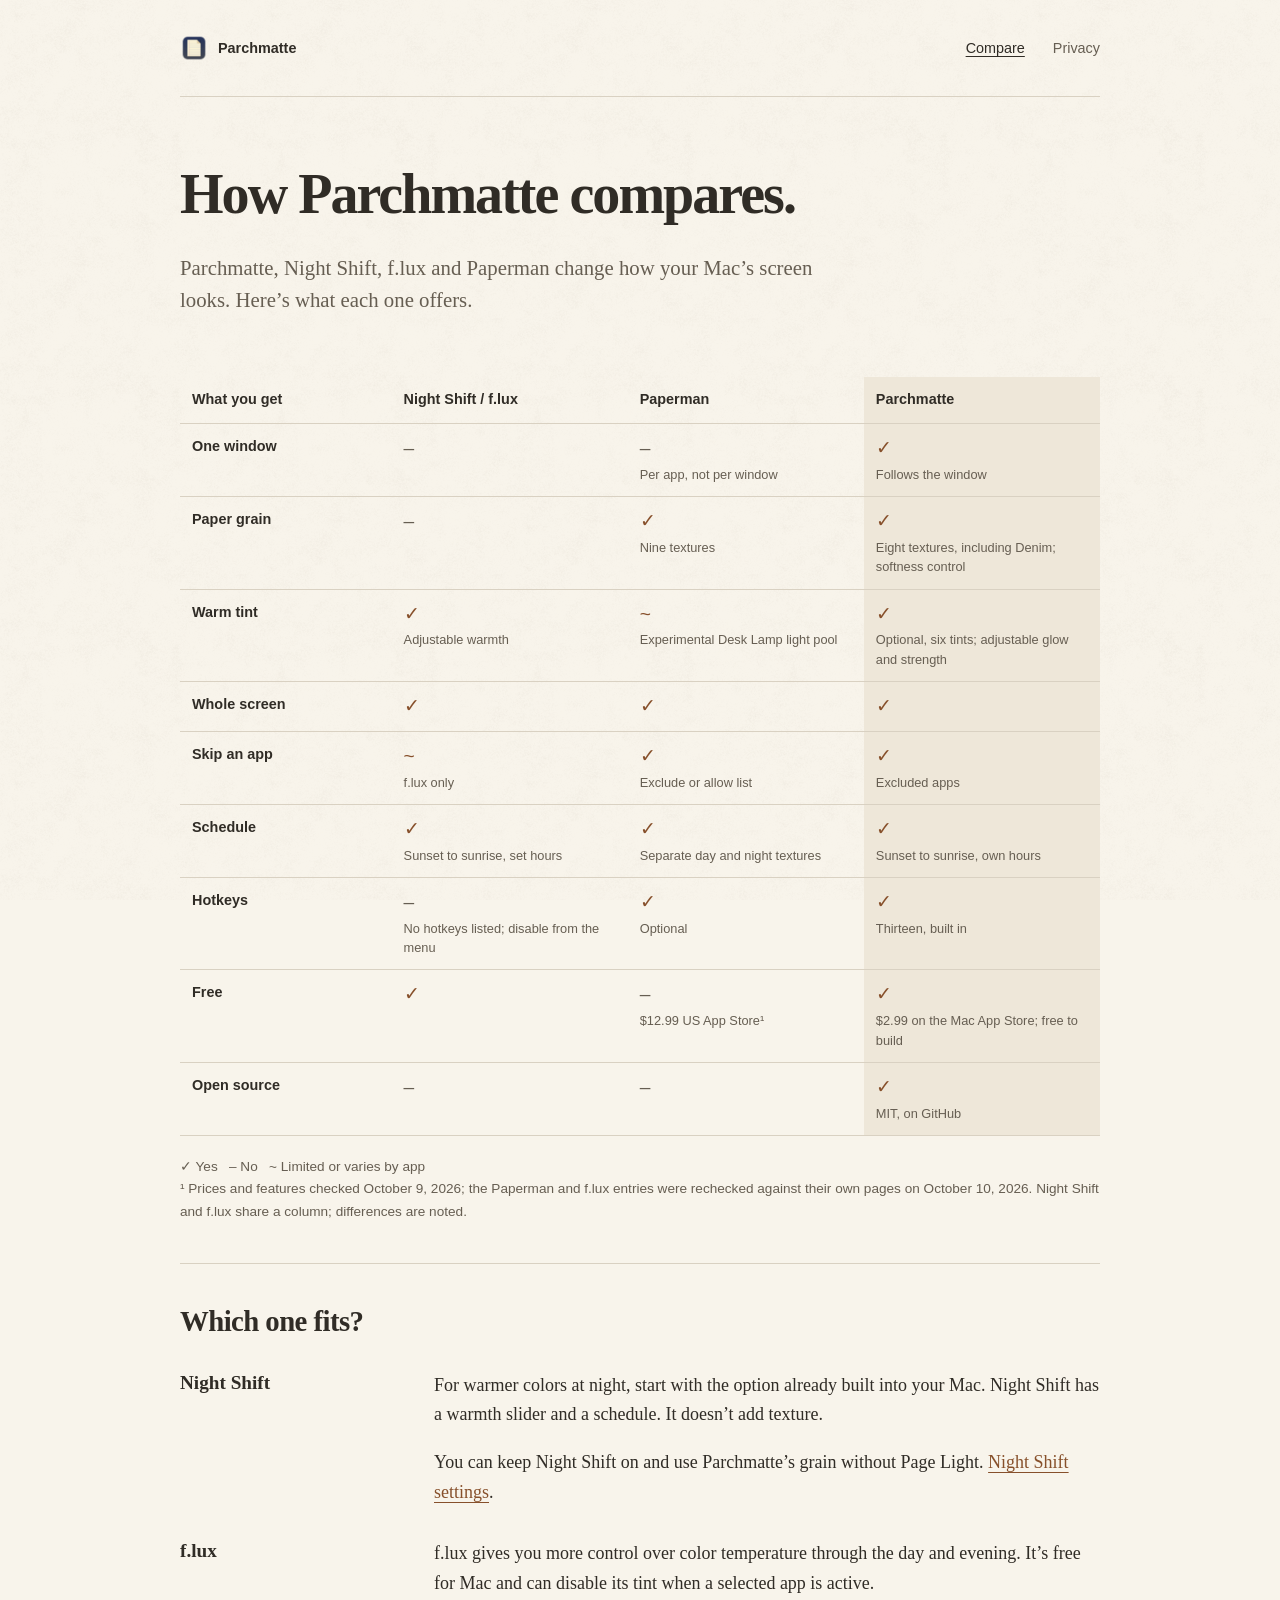
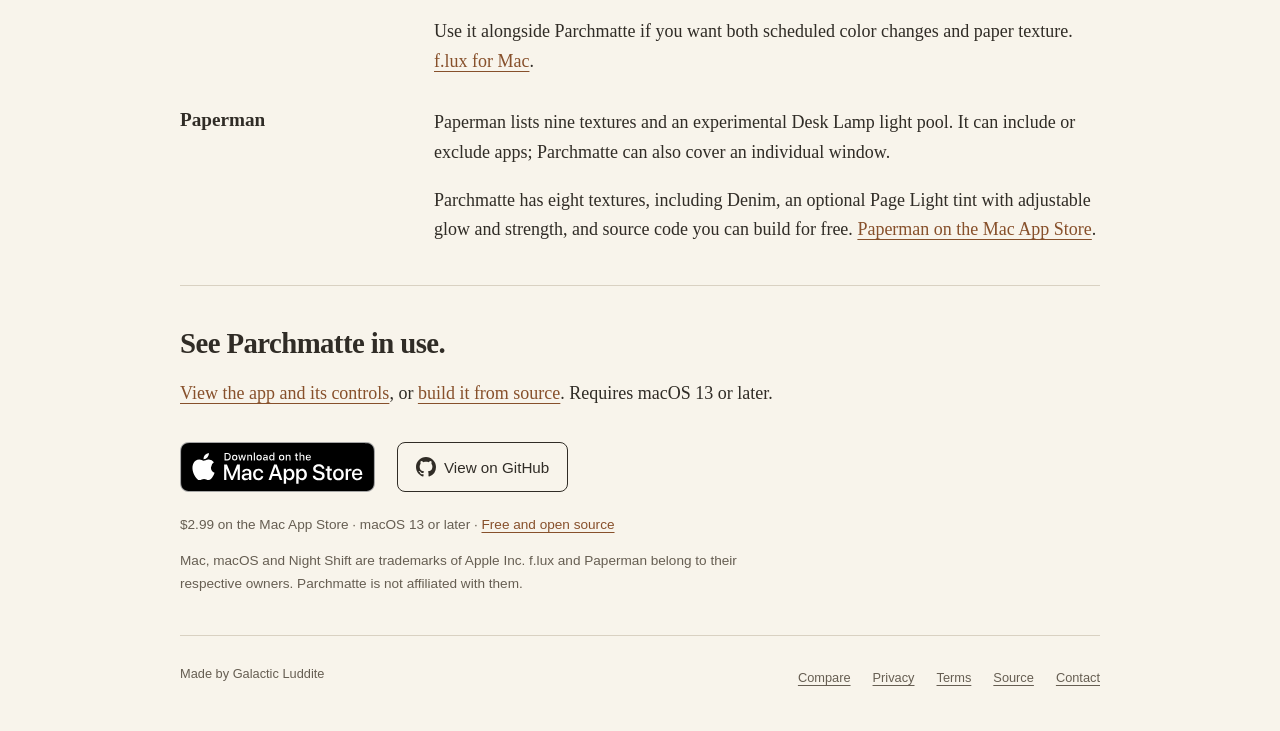
==== compare/index.html @ c9beb0e4 "Merge 33134c9628b981d89446851c83ae40c27c373e60 into 2f6efdbd15015e40c519afd3d4695398b04f638a" ====
<!doctype html>
<html lang="en">
<head>
  <meta charset="utf-8">
  <meta name="viewport" content="width=device-width, initial-scale=1">
  <title>Parchmatte vs Night Shift, f.lux and Paperman for Mac</title>
  <meta name="description" content="Compare paper textures, warm tints, window controls and pricing for Parchmatte, Night Shift, f.lux and Paperman on Mac.">
  <link rel="canonical" href="https://parchmatte.com/compare/">
  <link rel="icon" href="/favicon-48.png" sizes="48x48" type="image/png">
  <link rel="icon" href="/favicon-96.png" sizes="96x96" type="image/png">
  <link rel="icon" href="/favicon-192.png" sizes="192x192" type="image/png">
  <link rel="apple-touch-icon" href="/apple-touch-icon.png" sizes="180x180">
  <link rel="stylesheet" href="/style.css">
  <meta property="og:type" content="article">
  <meta property="og:url" content="https://parchmatte.com/compare/">
  <meta property="og:site_name" content="Parchmatte">
  <meta property="og:title" content="Parchmatte vs Night Shift, f.lux and Paperman">
  <meta property="og:description" content="Tint, grain, or both. What each one changes on a Mac screen, and what you can run together.">
  <meta property="og:image" content="https://parchmatte.com/images/og.jpg">
  <meta name="twitter:card" content="summary_large_image">
  <meta name="twitter:title" content="Parchmatte vs Night Shift, f.lux and Paperman">
  <meta name="twitter:description" content="Tint, grain, or both. What each one changes on a Mac screen, and what you can run together.">
  <meta name="twitter:image" content="https://parchmatte.com/images/og.jpg">
  <script type="application/ld+json">
  {
    "@context": "https://schema.org",
    "@type": "BreadcrumbList",
    "itemListElement": [
      {"@type": "ListItem", "position": 1, "name": "Parchmatte", "item": "https://parchmatte.com/"},
      {"@type": "ListItem", "position": 2, "name": "Compare", "item": "https://parchmatte.com/compare/"}
    ]
  }
  </script>
</head>
<body>
  <a class="skip-link" href="#main">Skip to content</a>
  <header class="site-header wrap">
    <nav class="site-nav" aria-label="Site"><a href="/"><img src="/icon.png" alt="" width="28" height="28">Parchmatte</a><a href="/compare/" aria-current="page">Compare</a><a href="/privacy/">Privacy</a></nav>
  </header>
  <main id="main" class="wrap">
    <div class="intro intro-compare">
      <h1>How Parchmatte compares.</h1>
      <p class="lede">Parchmatte, Night Shift, f.lux and Paperman change how your Mac’s screen looks. Here’s what each one offers.</p>
    </div>
    <section class="comparison" aria-labelledby="table-title">
      <h2 id="table-title" class="sr-only">Feature comparison</h2>
      <div class="table-wrap" tabindex="0" role="region" aria-label="Feature comparison table">
        <table class="compare">
          <caption class="sr-only">Mac screen tools: features and availability</caption>
          <thead>
            <tr><th scope="col">What you get</th><th scope="col">Night Shift / f.lux</th><th scope="col">Paperman</th><th scope="col">Parchmatte</th></tr>
          </thead>
          <tbody>
            <tr><th scope="row">One window</th>
              <td><span class="no" role="img" aria-label="No">–</span></td>
              <td><span class="no" role="img" aria-label="No">–</span><small>Per app, not per window</small></td>
              <td><span class="yes" role="img" aria-label="Yes">✓</span><small>Follows the window</small></td></tr>
            <tr><th scope="row">Paper grain</th>
              <td><span class="no" role="img" aria-label="No">–</span></td>
              <td><span class="yes" role="img" aria-label="Yes">✓</span><small>Nine textures</small></td>
              <td><span class="yes" role="img" aria-label="Yes">✓</span><small>Eight textures, including Denim; softness control</small></td></tr>
            <tr><th scope="row">Warm tint</th>
              <td><span class="yes" role="img" aria-label="Yes">✓</span><small>Adjustable warmth</small></td>
              <td><span class="part" role="img" aria-label="Limited">~</span><small>Experimental Desk Lamp light pool</small></td>
              <td><span class="yes" role="img" aria-label="Yes">✓</span><small>Optional, six tints; adjustable glow and strength</small></td></tr>
            <tr><th scope="row">Whole screen</th>
              <td><span class="yes" role="img" aria-label="Yes">✓</span></td>
              <td><span class="yes" role="img" aria-label="Yes">✓</span></td>
              <td><span class="yes" role="img" aria-label="Yes">✓</span></td></tr>
            <tr><th scope="row">Skip an app</th>
              <td><span class="part" role="img" aria-label="Partly">~</span><small>f.lux only</small></td>
              <td><span class="yes" role="img" aria-label="Yes">✓</span><small>Exclude or allow list</small></td>
              <td><span class="yes" role="img" aria-label="Yes">✓</span><small>Excluded apps</small></td></tr>
            <tr><th scope="row">Schedule</th>
              <td><span class="yes" role="img" aria-label="Yes">✓</span><small>Sunset to sunrise, set hours</small></td>
              <td><span class="yes" role="img" aria-label="Yes">✓</span><small>Separate day and night textures</small></td>
              <td><span class="yes" role="img" aria-label="Yes">✓</span><small>Sunset to sunrise, own hours</small></td></tr>
            <tr><th scope="row">Hotkeys</th>
              <td><span class="no" role="img" aria-label="No">–</span><small>No hotkeys listed; disable from the menu</small></td>
              <td><span class="yes" role="img" aria-label="Yes">✓</span><small>Optional</small></td>
              <td><span class="yes" role="img" aria-label="Yes">✓</span><small>Thirteen, built in</small></td></tr>
            <tr><th scope="row">Free</th>
              <td><span class="yes" role="img" aria-label="Yes">✓</span></td>
              <td><span class="no" role="img" aria-label="No">–</span><small>$12.99 US App Store¹</small></td>
              <td><span class="yes" role="img" aria-label="Yes">✓</span><small>$2.99 on the Mac App Store; free to build</small></td></tr>
            <tr><th scope="row">Open source</th>
              <td><span class="no" role="img" aria-label="No">–</span></td>
              <td><span class="no" role="img" aria-label="No">–</span></td>
              <td><span class="yes" role="img" aria-label="Yes">✓</span><small>MIT, on GitHub</small></td></tr>
          </tbody>
        </table>
      </div>
      <p class="small muted">✓ Yes &nbsp; – No &nbsp; ~ Limited or varies by app<br>¹ Prices and features checked October 9, 2026; the Paperman and f.lux entries were rechecked against their own pages on October 10, 2026. Night Shift and f.lux share a column; differences are noted.</p>
    </section>

    <section class="alternatives" aria-labelledby="alternatives-title">
      <h2 id="alternatives-title">Which one fits?</h2>
      <div class="alternative">
        <h3>Night Shift</h3>
        <div><p>For warmer colors at night, start with the option already built into your Mac. Night Shift has a warmth slider and a schedule. It doesn’t add texture.</p><p>You can keep Night Shift on and use Parchmatte’s grain without Page Light. <a href="https://support.apple.com/en-us/102191">Night Shift settings</a>.</p></div>
      </div>
      <div class="alternative">
        <h3>f.lux</h3>
        <div><p>f.lux gives you more control over color temperature through the day and evening. It’s free for Mac and can disable its tint when a selected app is active.</p><p>Use it alongside Parchmatte if you want both scheduled color changes and paper texture. <a href="https://justgetflux.com/news/pages/macquickstart/">f.lux for Mac</a>.</p></div>
      </div>
      <div class="alternative">
        <h3>Paperman</h3>
        <div><p>Paperman lists nine textures and an experimental Desk Lamp light pool. It can include or exclude apps; Parchmatte can also cover an individual window.</p><p>Parchmatte has eight textures, including Denim, an optional Page Light tint with adjustable glow and strength, and source code you can build for free. <a href="https://apps.apple.com/us/app/paperman-your-screen-as-paper/id6761328838?mt=12">Paperman on the Mac App Store</a>.</p></div>
      </div>
    </section>
    <section class="closing">
      <h2>See Parchmatte in use.</h2>
      <p><a href="/">View the app and its controls</a>, or <a href="https://github.com/Galactic-Luddite/parchmatte#build-it-yourself">build it from source</a>. Requires macOS 13 or later.</p>
      <p class="download"><a class="store-badge" href="https://apps.apple.com/us/app/parchmatte/id6815385110?mt=12"><picture><source srcset="/images/badges/mac-app-store-white.svg" media="(prefers-color-scheme: dark)"><img src="/images/badges/mac-app-store-black.svg" alt="Download on the Mac App Store" width="195" height="50"></picture></a><a class="gh-button" href="https://github.com/Galactic-Luddite/parchmatte"><svg class="gh-mark" viewBox="0 0 16 16" width="20" height="20" aria-hidden="true" focusable="false"><path fill="currentColor" d="M8 0C3.58 0 0 3.58 0 8c0 3.54 2.29 6.53 5.47 7.59.4.07.55-.17.55-.38 0-.19-.01-.82-.01-1.49-2.01.37-2.53-.49-2.69-.94-.09-.23-.48-.94-.82-1.13-.28-.15-.68-.52-.01-.53.63-.01 1.08.58 1.23.82.72 1.21 1.87.87 2.33.66.07-.52.28-.87.51-1.07-1.78-.2-3.64-.89-3.64-3.95 0-.87.31-1.59.82-2.15-.08-.2-.36-1.02.08-2.12 0 0 .67-.21 2.2.82.64-.18 1.32-.27 2-.27.68 0 1.36.09 2 .27 1.53-1.04 2.2-.82 2.2-.82.44 1.1.16 1.92.08 2.12.51.56.82 1.27.82 2.15 0 3.07-1.87 3.75-3.65 3.95.29.25.54.73.54 1.48 0 1.07-.01 1.93-.01 2.2 0 .21.15.46.55.38A8.013 8.013 0 0016 8c0-4.42-3.58-8-8-8z"/></svg>View on GitHub</a></p>
      <p class="small muted">$2.99 on the Mac App Store · macOS 13 or later · <a href="https://github.com/Galactic-Luddite/parchmatte#build-it-yourself">Free and open source</a></p>
      <p class="small muted">Mac, macOS and Night Shift are trademarks of Apple Inc. f.lux and Paperman belong to their respective owners. Parchmatte is not affiliated with them.</p>
    </section>
  </main>
  <footer class="site-footer wrap">
    <span>Made by Galactic Luddite</span>
    <nav aria-label="Footer"><a href="/compare/">Compare</a><a href="/privacy/">Privacy</a><a href="/terms/">Terms</a><a href="https://github.com/Galactic-Luddite/parchmatte">Source</a><a href="mailto:support@parchmatte.com">Contact</a></nav>
  </footer>
</body>
</html>
---- style.css ----
:root {
  color-scheme: light dark;
  --paper: #f8f4eb;
  --paper-deep: #eee7d9;
  --ink: #302c26;
  --ink-soft: #665e52;
  --rule: #d9d1c2;
  --accent: #87502b;
  --accent-ink: #fffaf0;
  --grain-opacity: 0.07;
  --sans: -apple-system, BlinkMacSystemFont, "Helvetica Neue", sans-serif;
}
@media (prefers-color-scheme: dark) {
  :root {
    --paper: #22211e;
    --paper-deep: #2b2924;
    --ink: #eee8dc;
    --ink-soft: #bdb5a6;
    --rule: #444037;
    --accent: #e0aa7c;
    --accent-ink: #22211e;
    --grain-opacity: 0.035;
  }
}
* { box-sizing: border-box; }
html { -webkit-text-size-adjust: 100%; }
body {
  margin: 0;
  background: var(--paper);
  color: var(--ink);
  font: 18px/1.65 "Iowan Old Style", "Palatino Linotype", Palatino, Georgia, serif;
}
body::before {
  content: "";
  position: fixed;
  inset: 0;
  background: url("/grain.png") repeat;
  background-size: 256px;
  opacity: var(--grain-opacity);
  pointer-events: none;
  z-index: -1;
}
.wrap { width: min(100% - 40px, 920px); margin-inline: auto; }
a { color: var(--accent); text-underline-offset: 0.2em; text-decoration-thickness: 1px; }
a:hover { text-decoration-thickness: 2px; }
:focus-visible { outline: 2px solid var(--accent); outline-offset: 5px; }
p { margin: 0 0 1em; }
h1, h2, h3 { line-height: 1.2; font-weight: 600; text-wrap: balance; }
h1 { font-size: clamp(2.25rem, 5.3vw, 3.5rem); letter-spacing: -0.035em; margin: 0 0 24px; }
h2 { font-size: 1.8rem; letter-spacing: -0.02em; margin: 0 0 18px; }
h3 { font-size: 1.2rem; margin: 0; }
figure { margin: 0; }
.muted { color: var(--ink-soft); }
.small { font: 0.85rem/1.65 var(--sans); }
.sr-only {
  position: absolute;
  width: 1px;
  height: 1px;
  padding: 0;
  margin: -1px;
  overflow: hidden;
  clip-path: inset(50%);
  white-space: nowrap;
  border: 0;
}
.skip-link { position: absolute; top: 8px; left: 20px; padding: 10px; background: var(--paper); transform: translateY(-160%); z-index: 2; }
.skip-link:focus { transform: none; }
.site-header { padding-block: 26px; border-bottom: 1px solid var(--rule); }
.site-nav { display: flex; gap: 28px; align-items: center; font: 0.9rem/1.4 var(--sans); }
.site-nav a { display: inline-flex; gap: 10px; align-items: center; color: var(--ink-soft); text-decoration: none; min-height: 44px; }
.site-nav a:first-child { margin-right: auto; color: var(--ink); font-weight: 600; }
.site-nav a[aria-current="page"], .site-nav a:hover { color: var(--ink); text-decoration: underline; }
.site-nav img { flex: none; }
.site-footer { border-top: 1px solid var(--rule); padding-block: 28px 40px; display: flex; justify-content: space-between; gap: 20px; flex-wrap: wrap; color: var(--ink-soft); font: 0.8rem/1.5 var(--sans); }
.site-footer nav { display: flex; gap: 22px; flex-wrap: wrap; }
.site-footer a { color: inherit; display: inline-block; padding-block: 4px; }
.intro { padding-block: 64px 40px; max-width: 740px; }
.lede { font-size: 1.3rem; line-height: 1.55; color: var(--ink-soft); max-width: 32em; }
.download { display: flex; align-items: center; gap: 22px; margin-top: 30px; }
.download p { margin: 0; font: 0.85rem/1.75 var(--sans); }
.button { display: inline-block; padding: 12px 20px; border-radius: 5px; background: var(--accent); color: var(--accent-ink); font: 500 0.9rem/1.4 var(--sans); text-decoration: none; }
.button:hover { text-decoration: underline; }
.store-badge { display: inline-block; margin: 4px 0; line-height: 0; }
.store-badge img { display: block; width: 195px; height: 50px; }
.store-badge:focus-visible { outline: 2px solid var(--accent); outline-offset: 6px; border-radius: 8px; }
.gh-button { display: inline-flex; align-items: center; gap: 8px; height: 50px; white-space: nowrap; padding: 0 18px; margin: 4px 0; box-sizing: border-box; border: 1px solid var(--ink); border-radius: 8px; color: var(--ink); background: transparent; font: 500 0.95rem/1 var(--sans); text-decoration: none; }
.gh-button:hover { background: var(--ink); color: var(--paper, #fff); }
.gh-button:focus-visible { outline: 2px solid var(--accent); outline-offset: 6px; }
.gh-mark { flex: none; }
.shot { display: block; width: 100%; height: auto; border: 1px solid var(--rule); border-radius: 6px; }
.hero-shot { margin-bottom: 56px; }
section { padding-block: 40px; border-top: 1px solid var(--rule); }
.section-intro { display: grid; grid-template-columns: 1fr 1.3fr; gap: 40px; margin-bottom: 26px; }
.section-intro p { margin: 0; color: var(--ink-soft); }
.feature-notes { display: grid; grid-template-columns: 1fr 1fr; gap: 40px; margin: 28px 0 0; }
.proof-points { grid-template-columns: repeat(3, 1fr); gap: 28px; margin: 0 0 56px; }
.feature-notes dt { font-weight: 600; }
.feature-notes dd { margin: 6px 0 0; color: var(--ink-soft); }
.shot-grid { display: grid; grid-template-columns: 1fr 1fr; gap: 22px; }
.shot-grid figcaption { margin-top: 9px; color: var(--ink-soft); font: 0.8rem/1.5 var(--sans); }
.comparison-link p { margin-bottom: 0; max-width: 42em; }
.faq { margin-block: 20px; }
.faq details { border-bottom: 1px solid var(--rule); }
.faq summary { cursor: pointer; padding: 16px 26px 16px 0; position: relative; list-style: none; font-size: 1.1rem; }
.faq summary::-webkit-details-marker { display: none; }
.faq summary::after { content: "+"; position: absolute; right: 0; color: var(--accent); font-family: var(--sans); }
.faq details[open] summary::after { content: "−"; }
.faq details p { max-width: 42em; padding-bottom: 6px; color: var(--ink-soft); }
table { width: 100%; border-collapse: collapse; font: 0.9rem/1.5 var(--sans); }
th, td { text-align: left; padding: 12px; border-bottom: 1px solid var(--rule); vertical-align: top; }
th { font-weight: 600; }
kbd { font: 0.85em var(--sans); background: var(--paper-deep); border: 1px solid var(--rule); border-radius: 3px; padding: 2px 4px; white-space: nowrap; }
.faq table { margin-bottom: 20px; }
.faq td:first-child { width: 12em; }
pre, code { font-family: ui-monospace, "SF Mono", Menlo, monospace; font-size: 0.88em; }
pre { background: var(--paper-deep); border: 1px solid var(--rule); border-radius: 4px; padding: 14px; overflow-x: auto; }
.intro-compare { max-width: 800px; }
.comparison { padding-top: 0; border-top: 0; }
.table-wrap { overflow-x: auto; }
table.compare { table-layout: fixed; }
table.compare th:first-child { width: 23%; }
table.compare th { overflow-wrap: anywhere; }
table.compare td:last-child, table.compare thead th:last-child { background: var(--paper-deep); }
table.compare td .yes, table.compare td .no, table.compare td .part { display: block; font-size: 1.2rem; line-height: 1.3; color: var(--accent); }
table.compare td .no { color: var(--ink-soft); }
table.compare td small { display: block; color: var(--ink-soft); font-size: 0.8rem; line-height: 1.5; margin-top: 4px; overflow-wrap: anywhere; }
.comparison > p { margin: 20px 0 0; }
.alternative { display: grid; grid-template-columns: 1fr 3fr; gap: 32px; margin-top: 32px; }
.alternative p:last-child { margin-bottom: 0; }
.closing p { max-width: 44em; }
.closing p:last-child { margin-bottom: 0; }
.policy { max-width: 720px; padding-block: 60px 40px; }
.policy h1 { font-size: 2.5rem; }
.policy h2 { font-size: 1.4rem; margin-top: 32px; }
@media (max-width: 600px) {
  body { font-size: 17px; }
  .site-header { padding-block: 14px; }
  .site-nav { gap: 18px; font-size: 0.85rem; }
  .site-nav a { gap: 7px; }
  .intro { padding-block: 40px 28px; }
  .lede { font-size: 1.15rem; }
  .download { flex-direction: column; align-items: flex-start; gap: 14px; margin-top: 24px; }
  .hero-shot { margin-bottom: 36px; }
  section { padding-block: 30px; }
  h2 { font-size: 1.5rem; }
  .section-intro, .feature-notes, .shot-grid, .alternative { grid-template-columns: 1fr; gap: 12px; }
  .section-intro h2 { margin-bottom: 0; }
  .feature-notes { gap: 22px; }
  .proof-points { grid-template-columns: 1fr; margin-bottom: 36px; }
  .alternative { margin-top: 26px; }
  .site-footer { flex-direction: column; gap: 12px; }
  .site-footer nav { gap: 20px; }
  table.compare { font-size: 0.8rem; }
  table.compare th, table.compare td { padding: 10px 6px; }
  table.compare td small { font-size: 0.75rem; }
  .faq th, .faq td { padding: 10px 4px; }
  .faq td:first-child { width: 45%; }
  .policy { padding-top: 40px; }
}
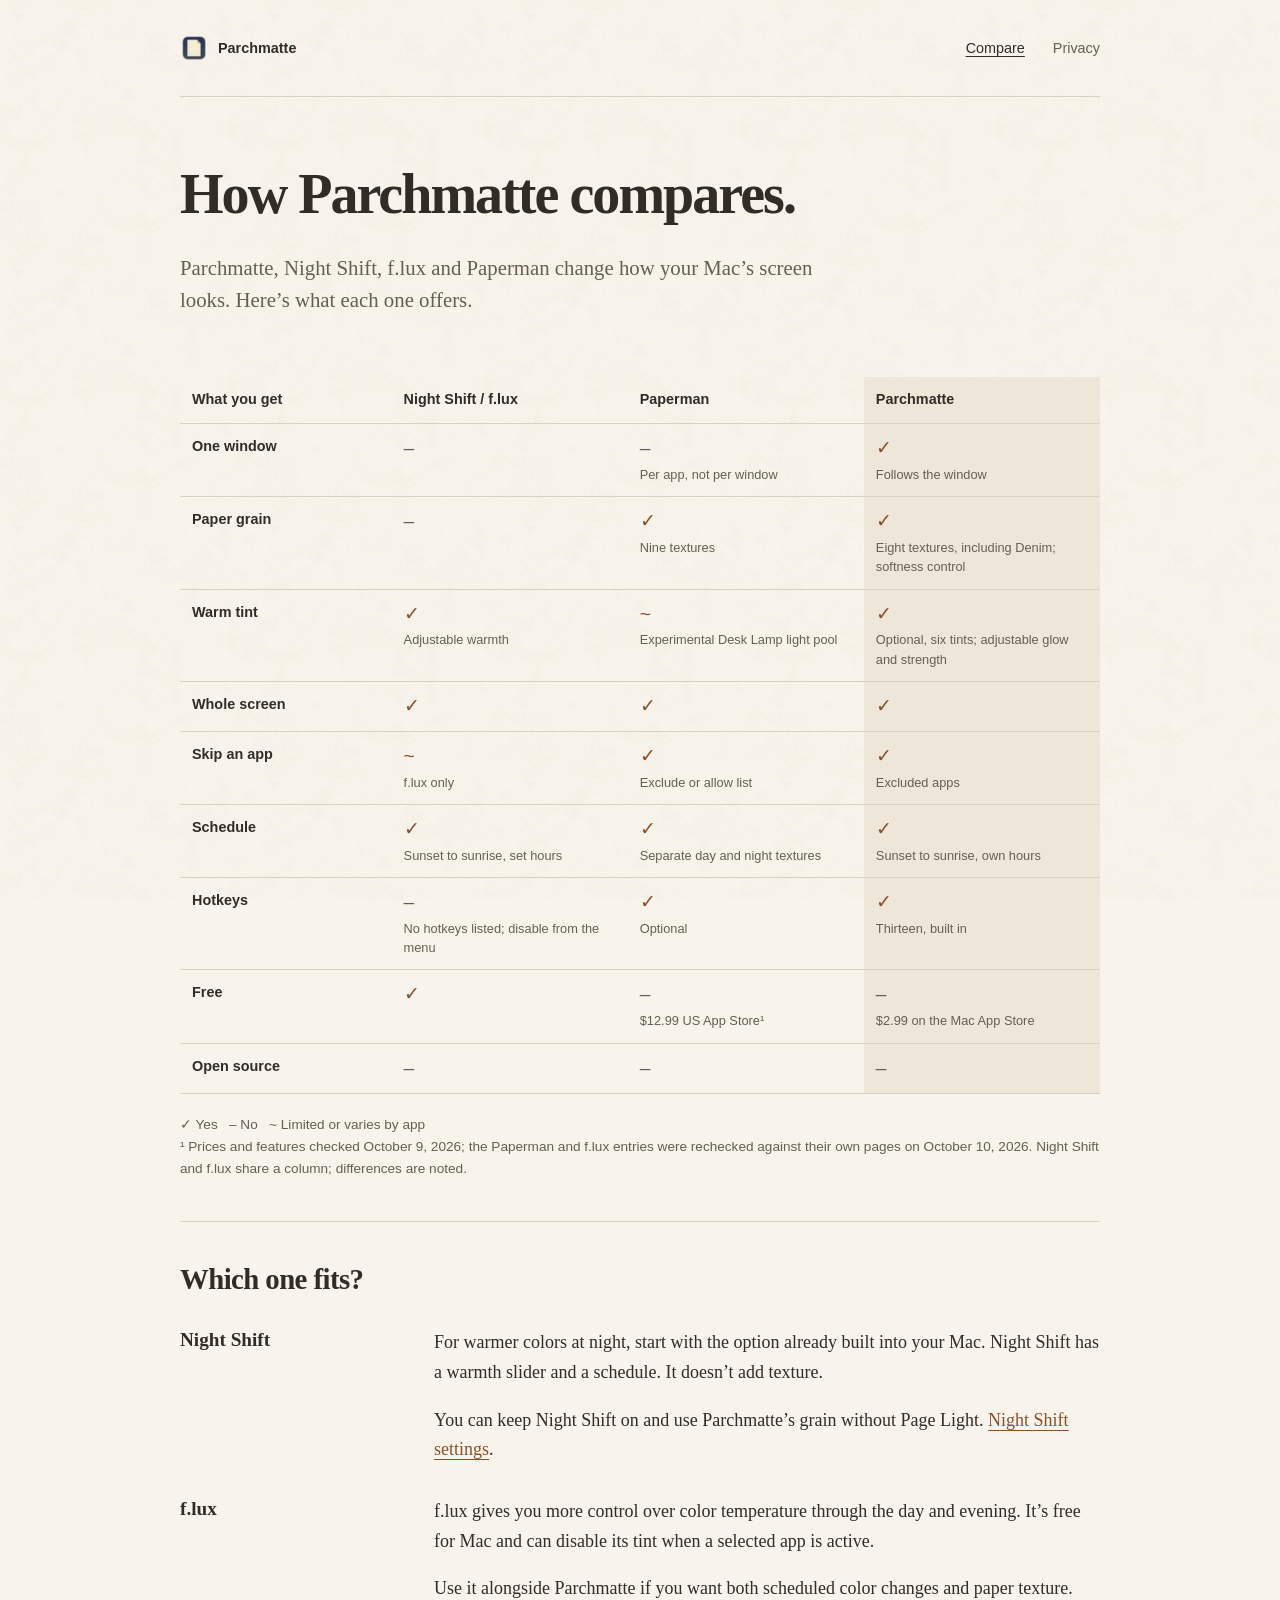
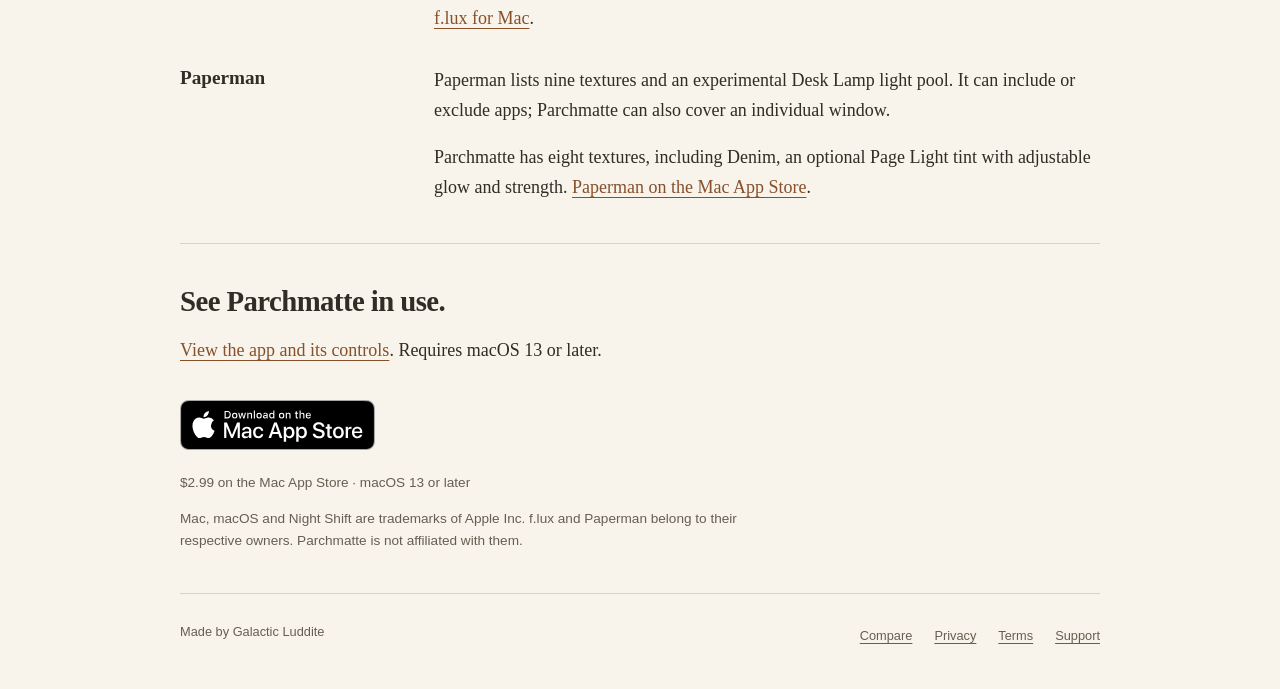
==== commit ed61422c: "fix: align website with App Store distribution Retain current 1.1 controls and screenshots while dir" ====
--- a/compare/index.html
+++ b/compare/index.html
@@ -82,11 +82,11 @@
             <tr><th scope="row">Free</th>
               <td><span class="yes" role="img" aria-label="Yes">✓</span></td>
               <td><span class="no" role="img" aria-label="No">–</span><small>$12.99 US App Store¹</small></td>
-              <td><span class="yes" role="img" aria-label="Yes">✓</span><small>$2.99 on the Mac App Store; free to build</small></td></tr>
+              <td><span class="no" role="img" aria-label="No">–</span><small>$2.99 on the Mac App Store</small></td></tr>
             <tr><th scope="row">Open source</th>
               <td><span class="no" role="img" aria-label="No">–</span></td>
               <td><span class="no" role="img" aria-label="No">–</span></td>
-              <td><span class="yes" role="img" aria-label="Yes">✓</span><small>MIT, on GitHub</small></td></tr>
+              <td><span class="no" role="img" aria-label="No">–</span></td></tr>
           </tbody>
         </table>
       </div>
@@ -105,20 +105,20 @@
       </div>
       <div class="alternative">
         <h3>Paperman</h3>
-        <div><p>Paperman lists nine textures and an experimental Desk Lamp light pool. It can include or exclude apps; Parchmatte can also cover an individual window.</p><p>Parchmatte has eight textures, including Denim, an optional Page Light tint with adjustable glow and strength, and source code you can build for free. <a href="https://apps.apple.com/us/app/paperman-your-screen-as-paper/id6761328838?mt=12">Paperman on the Mac App Store</a>.</p></div>
+        <div><p>Paperman lists nine textures and an experimental Desk Lamp light pool. It can include or exclude apps; Parchmatte can also cover an individual window.</p><p>Parchmatte has eight textures, including Denim, an optional Page Light tint with adjustable glow and strength. <a href="https://apps.apple.com/us/app/paperman-your-screen-as-paper/id6761328838?mt=12">Paperman on the Mac App Store</a>.</p></div>
       </div>
     </section>
     <section class="closing">
       <h2>See Parchmatte in use.</h2>
-      <p><a href="/">View the app and its controls</a>, or <a href="https://github.com/Galactic-Luddite/parchmatte#build-it-yourself">build it from source</a>. Requires macOS 13 or later.</p>
-      <p class="download"><a class="store-badge" href="https://apps.apple.com/us/app/parchmatte/id6815385110?mt=12"><picture><source srcset="/images/badges/mac-app-store-white.svg" media="(prefers-color-scheme: dark)"><img src="/images/badges/mac-app-store-black.svg" alt="Download on the Mac App Store" width="195" height="50"></picture></a><a class="gh-button" href="https://github.com/Galactic-Luddite/parchmatte"><svg class="gh-mark" viewBox="0 0 16 16" width="20" height="20" aria-hidden="true" focusable="false"><path fill="currentColor" d="M8 0C3.58 0 0 3.58 0 8c0 3.54 2.29 6.53 5.47 7.59.4.07.55-.17.55-.38 0-.19-.01-.82-.01-1.49-2.01.37-2.53-.49-2.69-.94-.09-.23-.48-.94-.82-1.13-.28-.15-.68-.52-.01-.53.63-.01 1.08.58 1.23.82.72 1.21 1.87.87 2.33.66.07-.52.28-.87.51-1.07-1.78-.2-3.64-.89-3.64-3.95 0-.87.31-1.59.82-2.15-.08-.2-.36-1.02.08-2.12 0 0 .67-.21 2.2.82.64-.18 1.32-.27 2-.27.68 0 1.36.09 2 .27 1.53-1.04 2.2-.82 2.2-.82.44 1.1.16 1.92.08 2.12.51.56.82 1.27.82 2.15 0 3.07-1.87 3.75-3.65 3.95.29.25.54.73.54 1.48 0 1.07-.01 1.93-.01 2.2 0 .21.15.46.55.38A8.013 8.013 0 0016 8c0-4.42-3.58-8-8-8z"/></svg>View on GitHub</a></p>
-      <p class="small muted">$2.99 on the Mac App Store · macOS 13 or later · <a href="https://github.com/Galactic-Luddite/parchmatte#build-it-yourself">Free and open source</a></p>
+      <p><a href="/">View the app and its controls</a>. Requires macOS 13 or later.</p>
+      <p class="download"><a class="store-badge" href="https://apps.apple.com/us/app/parchmatte/id6815385110?mt=12"><picture><source srcset="/images/badges/mac-app-store-white.svg" media="(prefers-color-scheme: dark)"><img src="/images/badges/mac-app-store-black.svg" alt="Download on the Mac App Store" width="195" height="50"></picture></a></p>
+      <p class="small muted">$2.99 on the Mac App Store · macOS 13 or later</p>
       <p class="small muted">Mac, macOS and Night Shift are trademarks of Apple Inc. f.lux and Paperman belong to their respective owners. Parchmatte is not affiliated with them.</p>
     </section>
   </main>
   <footer class="site-footer wrap">
     <span>Made by Galactic Luddite</span>
-    <nav aria-label="Footer"><a href="/compare/">Compare</a><a href="/privacy/">Privacy</a><a href="/terms/">Terms</a><a href="https://github.com/Galactic-Luddite/parchmatte">Source</a><a href="mailto:support@parchmatte.com">Contact</a></nav>
+    <nav aria-label="Footer"><a href="/compare/">Compare</a><a href="/privacy/">Privacy</a><a href="/terms/">Terms</a><a href="mailto:support@parchmatte.com">Support</a></nav>
   </footer>
 </body>
 </html>
--- a/style.css
+++ b/style.css
@@ -83,10 +83,6 @@
 .store-badge { display: inline-block; margin: 4px 0; line-height: 0; }
 .store-badge img { display: block; width: 195px; height: 50px; }
 .store-badge:focus-visible { outline: 2px solid var(--accent); outline-offset: 6px; border-radius: 8px; }
-.gh-button { display: inline-flex; align-items: center; gap: 8px; height: 50px; white-space: nowrap; padding: 0 18px; margin: 4px 0; box-sizing: border-box; border: 1px solid var(--ink); border-radius: 8px; color: var(--ink); background: transparent; font: 500 0.95rem/1 var(--sans); text-decoration: none; }
-.gh-button:hover { background: var(--ink); color: var(--paper, #fff); }
-.gh-button:focus-visible { outline: 2px solid var(--accent); outline-offset: 6px; }
-.gh-mark { flex: none; }
 .shot { display: block; width: 100%; height: auto; border: 1px solid var(--rule); border-radius: 6px; }
 .hero-shot { margin-bottom: 56px; }
 section { padding-block: 40px; border-top: 1px solid var(--rule); }
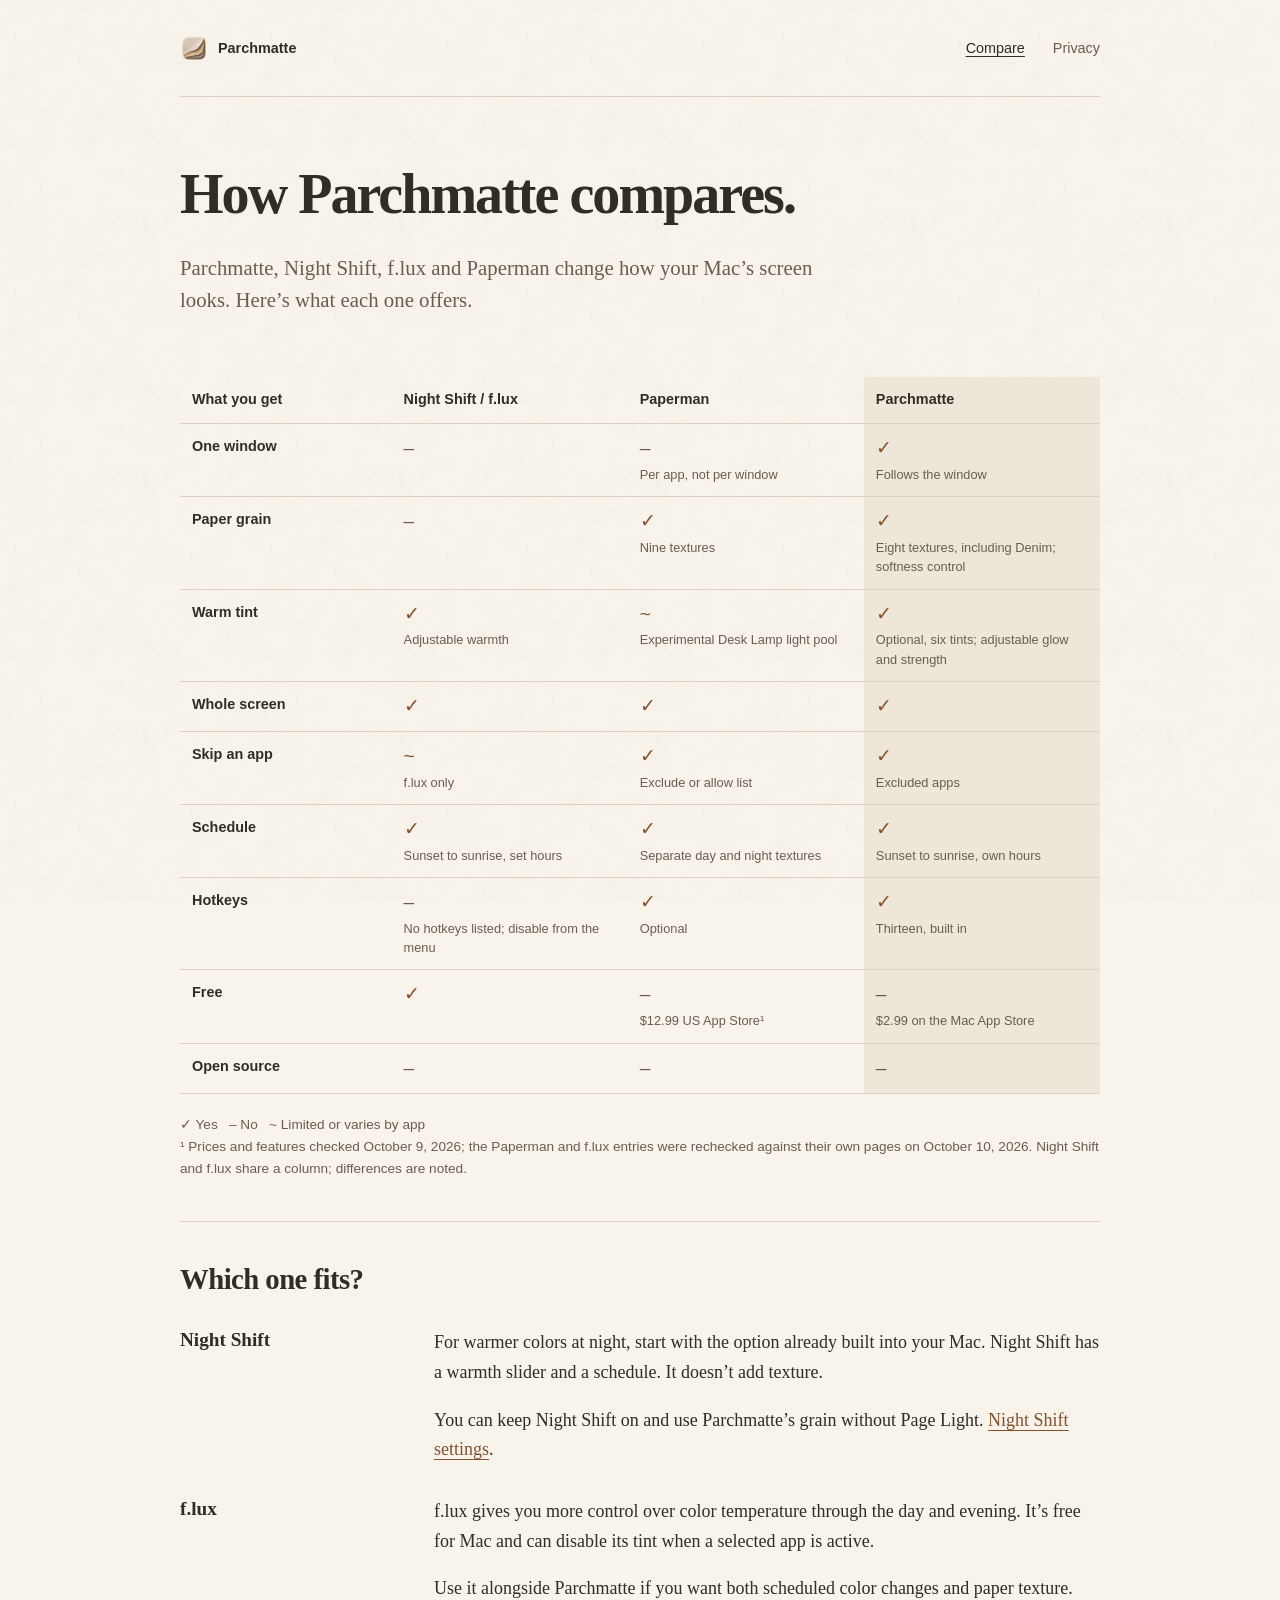
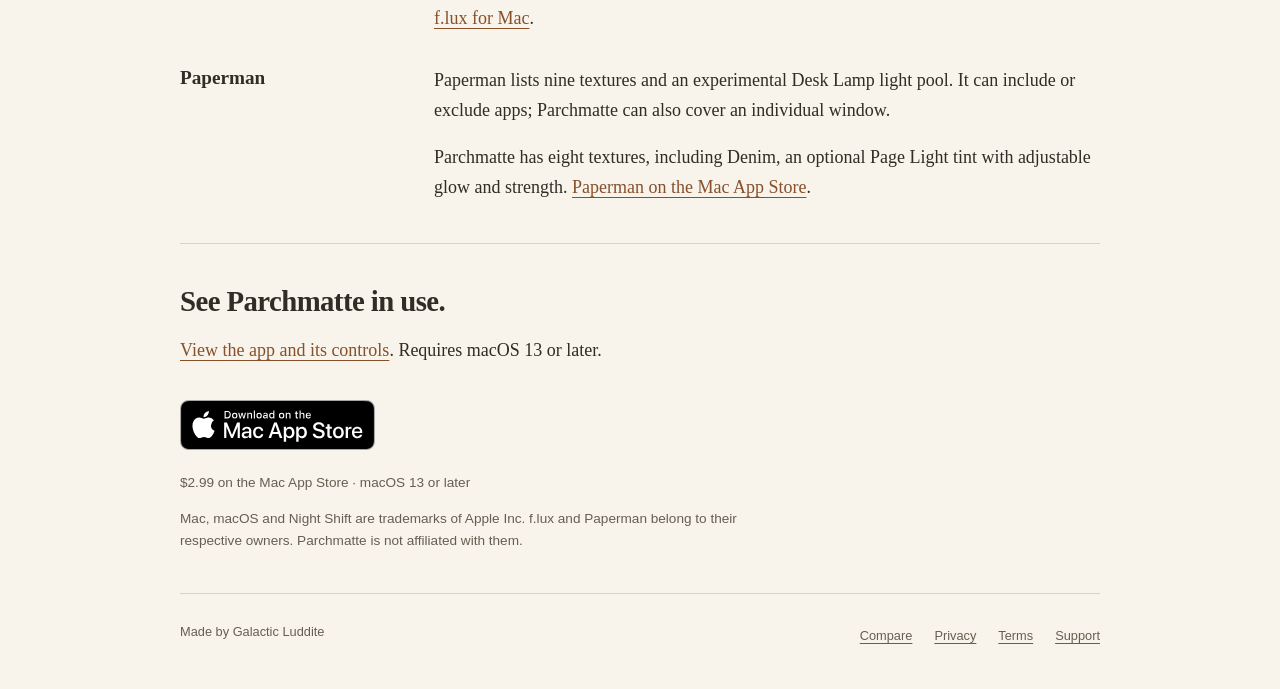
==== commit cf8c3ae4: "fix: use approved paper icon for search favicons Keep favicon declarations on the approved system ex" ====
--- a/compare/index.html
+++ b/compare/index.html
@@ -6,10 +6,9 @@
   <title>Parchmatte vs Night Shift, f.lux and Paperman for Mac</title>
   <meta name="description" content="Compare paper textures, warm tints, window controls and pricing for Parchmatte, Night Shift, f.lux and Paperman on Mac.">
   <link rel="canonical" href="https://parchmatte.com/compare/">
-  <link rel="icon" href="/favicon-48.png" sizes="48x48" type="image/png">
-  <link rel="icon" href="/favicon-96.png" sizes="96x96" type="image/png">
-  <link rel="icon" href="/favicon-192.png" sizes="192x192" type="image/png">
-  <link rel="apple-touch-icon" href="/apple-touch-icon.png" sizes="180x180">
+  <link rel="icon" href="/favicon.png" sizes="32x32" type="image/png">
+  <link rel="icon" href="/icon.png" sizes="1024x1024" type="image/png">
+  <link rel="apple-touch-icon" href="/icon.png" sizes="1024x1024">
   <link rel="stylesheet" href="/style.css">
   <meta property="og:type" content="article">
   <meta property="og:url" content="https://parchmatte.com/compare/">
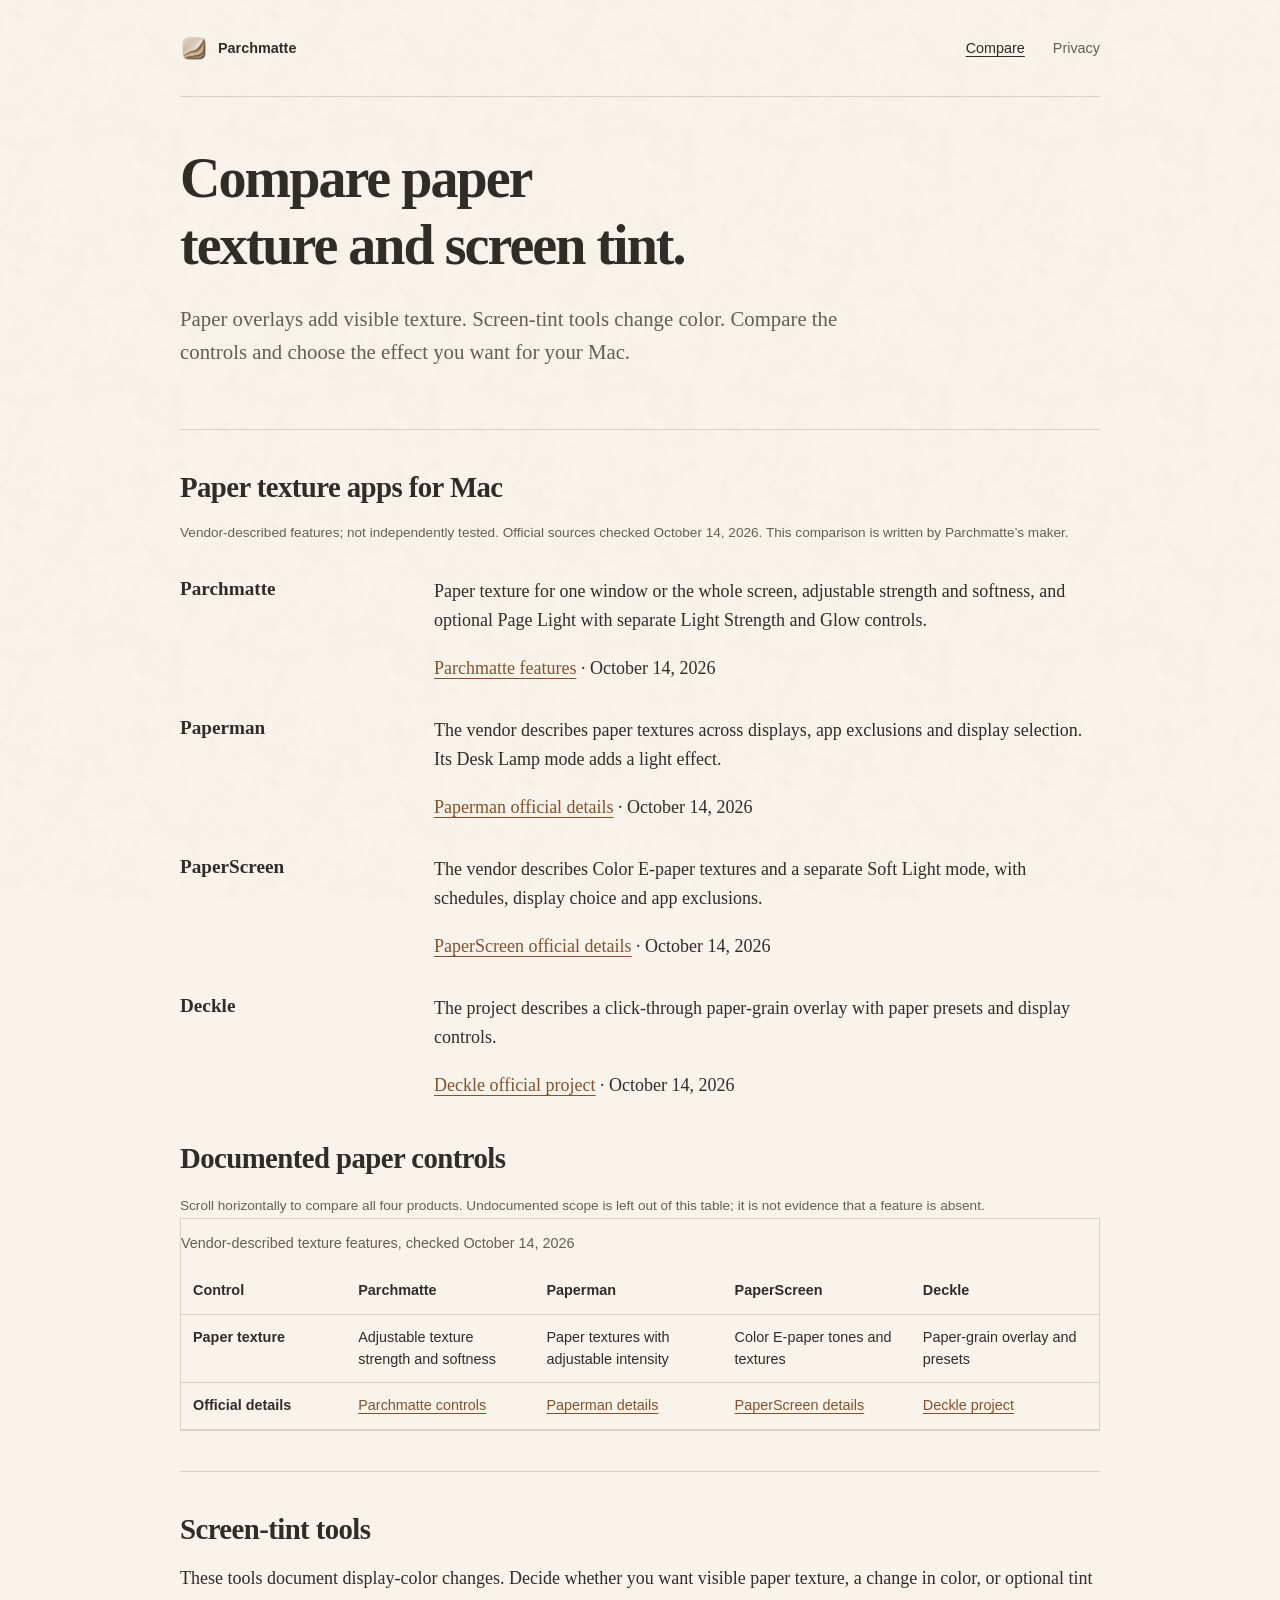
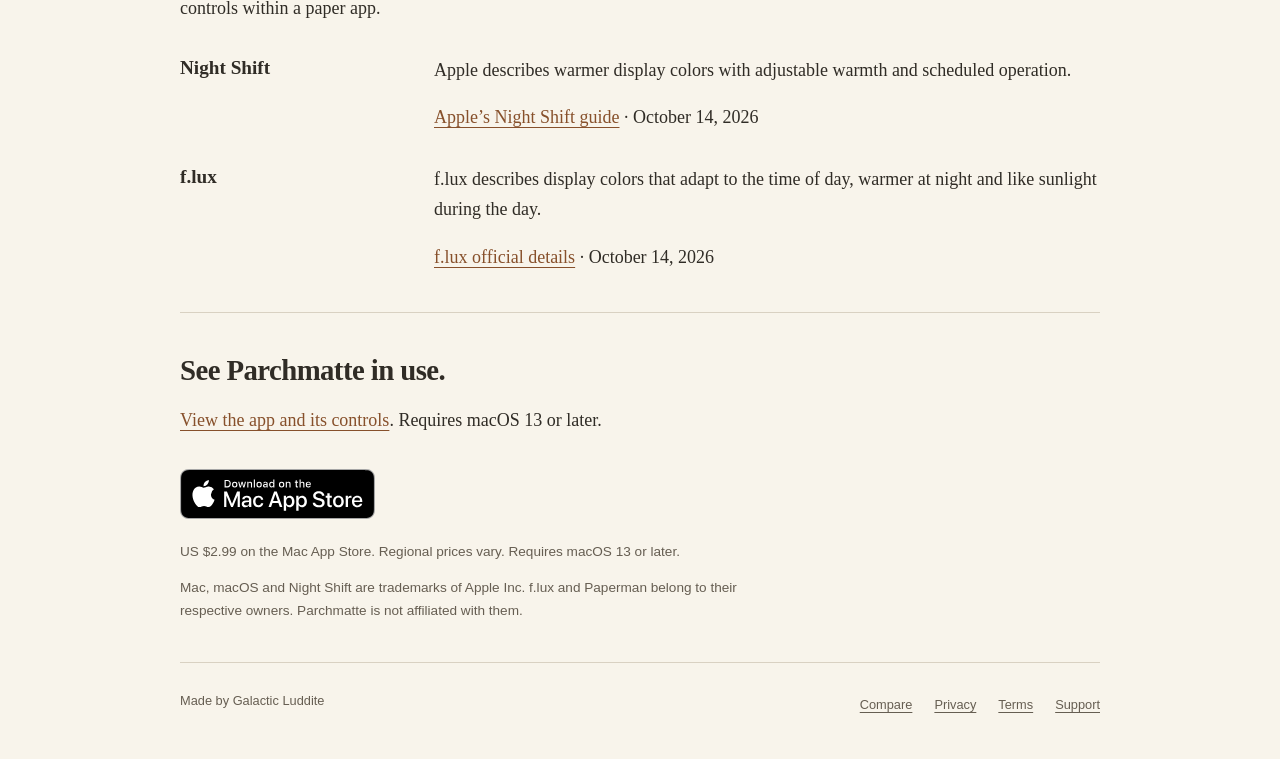
==== commit e5a8ef43: "fix: align website wording around paper texture Explain single-window and whole-screen texture, opti" ====
--- a/compare/index.html
+++ b/compare/index.html
@@ -3,8 +3,8 @@
 <head>
   <meta charset="utf-8">
   <meta name="viewport" content="width=device-width, initial-scale=1">
-  <title>Parchmatte vs Night Shift, f.lux and Paperman for Mac</title>
-  <meta name="description" content="Compare paper textures, warm tints, window controls and pricing for Parchmatte, Night Shift, f.lux and Paperman on Mac.">
+  <title>Compare Mac Paper Screen Apps and Tints | Parchmatte</title>
+  <meta name="description" content="Compare paper texture overlays and screen-tint tools for Mac. Explore Parchmatte's window controls, adjustable grain and optional Page Light.">
   <link rel="canonical" href="https://parchmatte.com/compare/">
   <link rel="icon" href="/favicon.png" sizes="32x32" type="image/png">
   <link rel="icon" href="/icon.png" sizes="1024x1024" type="image/png">
@@ -13,12 +13,12 @@
   <meta property="og:type" content="article">
   <meta property="og:url" content="https://parchmatte.com/compare/">
   <meta property="og:site_name" content="Parchmatte">
-  <meta property="og:title" content="Parchmatte vs Night Shift, f.lux and Paperman">
-  <meta property="og:description" content="Tint, grain, or both. What each one changes on a Mac screen, and what you can run together.">
+  <meta property="og:title" content="Compare Mac Paper Screen Apps and Tints | Parchmatte">
+  <meta property="og:description" content="Compare paper texture overlays and screen-tint tools for Mac. Explore Parchmatte's window controls, adjustable grain and optional Page Light.">
   <meta property="og:image" content="https://parchmatte.com/images/og.jpg">
   <meta name="twitter:card" content="summary_large_image">
-  <meta name="twitter:title" content="Parchmatte vs Night Shift, f.lux and Paperman">
-  <meta name="twitter:description" content="Tint, grain, or both. What each one changes on a Mac screen, and what you can run together.">
+  <meta name="twitter:title" content="Compare Mac Paper Screen Apps and Tints | Parchmatte">
+  <meta name="twitter:description" content="Compare paper texture overlays and screen-tint tools for Mac. Explore Parchmatte's window controls, adjustable grain and optional Page Light.">
   <meta name="twitter:image" content="https://parchmatte.com/images/og.jpg">
   <script type="application/ld+json">
   {
@@ -37,81 +37,26 @@
     <nav class="site-nav" aria-label="Site"><a href="/"><img src="/icon.png" alt="" width="28" height="28">Parchmatte</a><a href="/compare/" aria-current="page">Compare</a><a href="/privacy/">Privacy</a></nav>
   </header>
   <main id="main" class="wrap">
-    <div class="intro intro-compare">
-      <h1>How Parchmatte compares.</h1>
-      <p class="lede">Parchmatte, Night Shift, f.lux and Paperman change how your Mac’s screen looks. Here’s what each one offers.</p>
-    </div>
-    <section class="comparison" aria-labelledby="table-title">
-      <h2 id="table-title" class="sr-only">Feature comparison</h2>
-      <div class="table-wrap" tabindex="0" role="region" aria-label="Feature comparison table">
-        <table class="compare">
-          <caption class="sr-only">Mac screen tools: features and availability</caption>
-          <thead>
-            <tr><th scope="col">What you get</th><th scope="col">Night Shift / f.lux</th><th scope="col">Paperman</th><th scope="col">Parchmatte</th></tr>
-          </thead>
-          <tbody>
-            <tr><th scope="row">One window</th>
-              <td><span class="no" role="img" aria-label="No">–</span></td>
-              <td><span class="no" role="img" aria-label="No">–</span><small>Per app, not per window</small></td>
-              <td><span class="yes" role="img" aria-label="Yes">✓</span><small>Follows the window</small></td></tr>
-            <tr><th scope="row">Paper grain</th>
-              <td><span class="no" role="img" aria-label="No">–</span></td>
-              <td><span class="yes" role="img" aria-label="Yes">✓</span><small>Nine textures</small></td>
-              <td><span class="yes" role="img" aria-label="Yes">✓</span><small>Eight textures, including Denim; softness control</small></td></tr>
-            <tr><th scope="row">Warm tint</th>
-              <td><span class="yes" role="img" aria-label="Yes">✓</span><small>Adjustable warmth</small></td>
-              <td><span class="part" role="img" aria-label="Limited">~</span><small>Experimental Desk Lamp light pool</small></td>
-              <td><span class="yes" role="img" aria-label="Yes">✓</span><small>Optional, six tints; adjustable glow and strength</small></td></tr>
-            <tr><th scope="row">Whole screen</th>
-              <td><span class="yes" role="img" aria-label="Yes">✓</span></td>
-              <td><span class="yes" role="img" aria-label="Yes">✓</span></td>
-              <td><span class="yes" role="img" aria-label="Yes">✓</span></td></tr>
-            <tr><th scope="row">Skip an app</th>
-              <td><span class="part" role="img" aria-label="Partly">~</span><small>f.lux only</small></td>
-              <td><span class="yes" role="img" aria-label="Yes">✓</span><small>Exclude or allow list</small></td>
-              <td><span class="yes" role="img" aria-label="Yes">✓</span><small>Excluded apps</small></td></tr>
-            <tr><th scope="row">Schedule</th>
-              <td><span class="yes" role="img" aria-label="Yes">✓</span><small>Sunset to sunrise, set hours</small></td>
-              <td><span class="yes" role="img" aria-label="Yes">✓</span><small>Separate day and night textures</small></td>
-              <td><span class="yes" role="img" aria-label="Yes">✓</span><small>Sunset to sunrise, own hours</small></td></tr>
-            <tr><th scope="row">Hotkeys</th>
-              <td><span class="no" role="img" aria-label="No">–</span><small>No hotkeys listed; disable from the menu</small></td>
-              <td><span class="yes" role="img" aria-label="Yes">✓</span><small>Optional</small></td>
-              <td><span class="yes" role="img" aria-label="Yes">✓</span><small>Thirteen, built in</small></td></tr>
-            <tr><th scope="row">Free</th>
-              <td><span class="yes" role="img" aria-label="Yes">✓</span></td>
-              <td><span class="no" role="img" aria-label="No">–</span><small>$12.99 US App Store¹</small></td>
-              <td><span class="no" role="img" aria-label="No">–</span><small>$2.99 on the Mac App Store</small></td></tr>
-            <tr><th scope="row">Open source</th>
-              <td><span class="no" role="img" aria-label="No">–</span></td>
-              <td><span class="no" role="img" aria-label="No">–</span></td>
-              <td><span class="no" role="img" aria-label="No">–</span></td></tr>
-          </tbody>
-        </table>
-      </div>
-      <p class="small muted">✓ Yes &nbsp; – No &nbsp; ~ Limited or varies by app<br>¹ Prices and features checked October 9, 2026; the Paperman and f.lux entries were rechecked against their own pages on October 10, 2026. Night Shift and f.lux share a column; differences are noted.</p>
+    <div class="intro intro-compare"><h1>Compare paper texture and screen tint.</h1><p class="lede">Paper overlays add visible texture. Screen-tint tools change color. Compare the controls and choose the effect you want for your Mac.</p></div>
+    <section class="alternatives" aria-labelledby="paper-apps-title"><h2 id="paper-apps-title">Paper texture apps for Mac</h2><p class="small muted">Vendor-described features; not independently tested. Official sources checked October 14, 2026. This comparison is written by Parchmatte’s maker.</p>
+      <div class="alternative"><h3>Parchmatte</h3><div><p>Paper texture for one window or the whole screen, adjustable strength and softness, and optional Page Light with separate Light Strength and Glow controls.</p><p><a href="/">Parchmatte features</a> · October 14, 2026</p></div></div>
+      <div class="alternative"><h3>Paperman</h3><div><p>The vendor describes paper textures across displays, app exclusions and display selection. Its Desk Lamp mode adds a light effect.</p><p><a href="https://paperman.cc/">Paperman official details</a> · October 14, 2026</p></div></div>
+      <div class="alternative"><h3>PaperScreen</h3><div><p>The vendor describes Color E-paper textures and a separate Soft Light mode, with schedules, display choice and app exclusions.</p><p><a href="https://paperscreen.app/">PaperScreen official details</a> · October 14, 2026</p></div></div>
+      <div class="alternative"><h3>Deckle</h3><div><p>The project describes a click-through paper-grain overlay with paper presets and display controls.</p><p><a href="https://github.com/Kelvanic/deckle">Deckle official project</a> · October 14, 2026</p></div></div>
     </section>
-
-    <section class="alternatives" aria-labelledby="alternatives-title">
-      <h2 id="alternatives-title">Which one fits?</h2>
-      <div class="alternative">
-        <h3>Night Shift</h3>
-        <div><p>For warmer colors at night, start with the option already built into your Mac. Night Shift has a warmth slider and a schedule. It doesn’t add texture.</p><p>You can keep Night Shift on and use Parchmatte’s grain without Page Light. <a href="https://support.apple.com/en-us/102191">Night Shift settings</a>.</p></div>
-      </div>
-      <div class="alternative">
-        <h3>f.lux</h3>
-        <div><p>f.lux gives you more control over color temperature through the day and evening. It’s free for Mac and can disable its tint when a selected app is active.</p><p>Use it alongside Parchmatte if you want both scheduled color changes and paper texture. <a href="https://justgetflux.com/news/pages/macquickstart/">f.lux for Mac</a>.</p></div>
-      </div>
-      <div class="alternative">
-        <h3>Paperman</h3>
-        <div><p>Paperman lists nine textures and an experimental Desk Lamp light pool. It can include or exclude apps; Parchmatte can also cover an individual window.</p><p>Parchmatte has eight textures, including Denim, an optional Page Light tint with adjustable glow and strength. <a href="https://apps.apple.com/us/app/paperman-your-screen-as-paper/id6761328838?mt=12">Paperman on the Mac App Store</a>.</p></div>
-      </div>
+    <section class="comparison" aria-labelledby="table-title"><h2 id="table-title">Documented paper controls</h2><p class="small muted">Scroll horizontally to compare all four products. Undocumented scope is left out of this table; it is not evidence that a feature is absent.</p><div class="table-wrap" tabindex="0" role="region" aria-label="Paper app comparison; scroll horizontally"><table class="compare"><caption>Vendor-described texture features, checked October 14, 2026</caption><thead><tr><th scope="col">Control</th><th scope="col">Parchmatte</th><th scope="col">Paperman</th><th scope="col">PaperScreen</th><th scope="col">Deckle</th></tr></thead><tbody>
+    <tr><th scope="row">Paper texture</th><td>Adjustable texture strength and softness</td><td>Paper textures with adjustable intensity</td><td>Color E-paper tones and textures</td><td>Paper-grain overlay and presets</td></tr>
+    <tr><th scope="row">Official details</th><td><a href="/">Parchmatte controls</a></td><td><a href="https://paperman.cc/">Paperman details</a></td><td><a href="https://paperscreen.app/">PaperScreen details</a></td><td><a href="https://github.com/Kelvanic/deckle">Deckle project</a></td></tr>
+    </tbody></table></div></section>
+    <section class="alternatives" aria-labelledby="tint-tools-title"><h2 id="tint-tools-title">Screen-tint tools</h2><p>These tools document display-color changes. Decide whether you want visible paper texture, a change in color, or optional tint controls within a paper app.</p>
+      <div class="alternative"><h3>Night Shift</h3><div><p>Apple describes warmer display colors with adjustable warmth and scheduled operation.</p><p><a href="https://support.apple.com/guide/mac-help/shift-to-warmer-colors-mchl97bc676d/mac">Apple’s Night Shift guide</a> · October 14, 2026</p></div></div>
+      <div class="alternative"><h3>f.lux</h3><div><p>f.lux describes display colors that adapt to the time of day, warmer at night and like sunlight during the day.</p><p><a href="https://justgetflux.com/">f.lux official details</a> · October 14, 2026</p></div></div>
     </section>
     <section class="closing">
       <h2>See Parchmatte in use.</h2>
       <p><a href="/">View the app and its controls</a>. Requires macOS 13 or later.</p>
       <p class="download"><a class="store-badge" href="https://apps.apple.com/us/app/parchmatte/id6815385110?mt=12"><picture><source srcset="/images/badges/mac-app-store-white.svg" media="(prefers-color-scheme: dark)"><img src="/images/badges/mac-app-store-black.svg" alt="Download on the Mac App Store" width="195" height="50"></picture></a></p>
-      <p class="small muted">$2.99 on the Mac App Store · macOS 13 or later</p>
+      <p class="small muted">US $2.99 on the Mac App Store. Regional prices vary. Requires macOS 13 or later.</p>
       <p class="small muted">Mac, macOS and Night Shift are trademarks of Apple Inc. f.lux and Paperman belong to their respective owners. Parchmatte is not affiliated with them.</p>
     </section>
   </main>
--- a/style.css
+++ b/style.css
@@ -74,7 +74,7 @@
 .site-footer { border-top: 1px solid var(--rule); padding-block: 28px 40px; display: flex; justify-content: space-between; gap: 20px; flex-wrap: wrap; color: var(--ink-soft); font: 0.8rem/1.5 var(--sans); }
 .site-footer nav { display: flex; gap: 22px; flex-wrap: wrap; }
 .site-footer a { color: inherit; display: inline-block; padding-block: 4px; }
-.intro { padding-block: 64px 40px; max-width: 740px; }
+.intro { padding-block: 48px 40px; max-width: 740px; }
 .lede { font-size: 1.3rem; line-height: 1.55; color: var(--ink-soft); max-width: 32em; }
 .download { display: flex; align-items: center; gap: 22px; margin-top: 30px; }
 .download p { margin: 0; font: 0.85rem/1.75 var(--sans); }
@@ -84,7 +84,7 @@
 .store-badge img { display: block; width: 195px; height: 50px; }
 .store-badge:focus-visible { outline: 2px solid var(--accent); outline-offset: 6px; border-radius: 8px; }
 .shot { display: block; width: 100%; height: auto; border: 1px solid var(--rule); border-radius: 6px; }
-.hero-shot { margin-bottom: 56px; }
+.hero-shot { margin-bottom: 0; }
 section { padding-block: 40px; border-top: 1px solid var(--rule); }
 .section-intro { display: grid; grid-template-columns: 1fr 1.3fr; gap: 40px; margin-bottom: 26px; }
 .section-intro p { margin: 0; color: var(--ink-soft); }
@@ -113,13 +113,10 @@
 .intro-compare { max-width: 800px; }
 .comparison { padding-top: 0; border-top: 0; }
 .table-wrap { overflow-x: auto; }
-table.compare { table-layout: fixed; }
-table.compare th:first-child { width: 23%; }
-table.compare th { overflow-wrap: anywhere; }
-table.compare td:last-child, table.compare thead th:last-child { background: var(--paper-deep); }
-table.compare td .yes, table.compare td .no, table.compare td .part { display: block; font-size: 1.2rem; line-height: 1.3; color: var(--accent); }
-table.compare td .no { color: var(--ink-soft); }
-table.compare td small { display: block; color: var(--ink-soft); font-size: 0.8rem; line-height: 1.5; margin-top: 4px; overflow-wrap: anywhere; }
+table.compare { min-width: 820px; table-layout: fixed; }
+table.compare th:first-child { width: 18%; }
+table.compare th, table.compare td { overflow-wrap: anywhere; }
+table.compare caption { text-align: left; padding-block: 14px; color: var(--ink-soft); }
 .comparison > p { margin: 20px 0 0; }
 .alternative { display: grid; grid-template-columns: 1fr 3fr; gap: 32px; margin-top: 32px; }
 .alternative p:last-child { margin-bottom: 0; }
@@ -136,7 +133,6 @@
   .intro { padding-block: 40px 28px; }
   .lede { font-size: 1.15rem; }
   .download { flex-direction: column; align-items: flex-start; gap: 14px; margin-top: 24px; }
-  .hero-shot { margin-bottom: 36px; }
   section { padding-block: 30px; }
   h2 { font-size: 1.5rem; }
   .section-intro, .feature-notes, .shot-grid, .alternative { grid-template-columns: 1fr; gap: 12px; }
@@ -153,3 +149,13 @@
   .faq td:first-child { width: 45%; }
   .policy { padding-top: 40px; }
 }
+
+.demo-link { margin: 22px 0 0; font: 0.9rem/1.5 var(--sans); }
+.hero-shot figcaption { margin-top: 9px; color: var(--ink-soft); font: 0.85rem/1.5 var(--sans); }
+.proof-points { margin-top: 30px; }
+.table-wrap { border: 1px solid var(--rule); }
+@media (max-width: 360px) {
+  .site-nav { gap: 12px; }
+  .site-nav a { gap: 5px; }
+  .site-nav img { width: 24px; height: 24px; }
+}
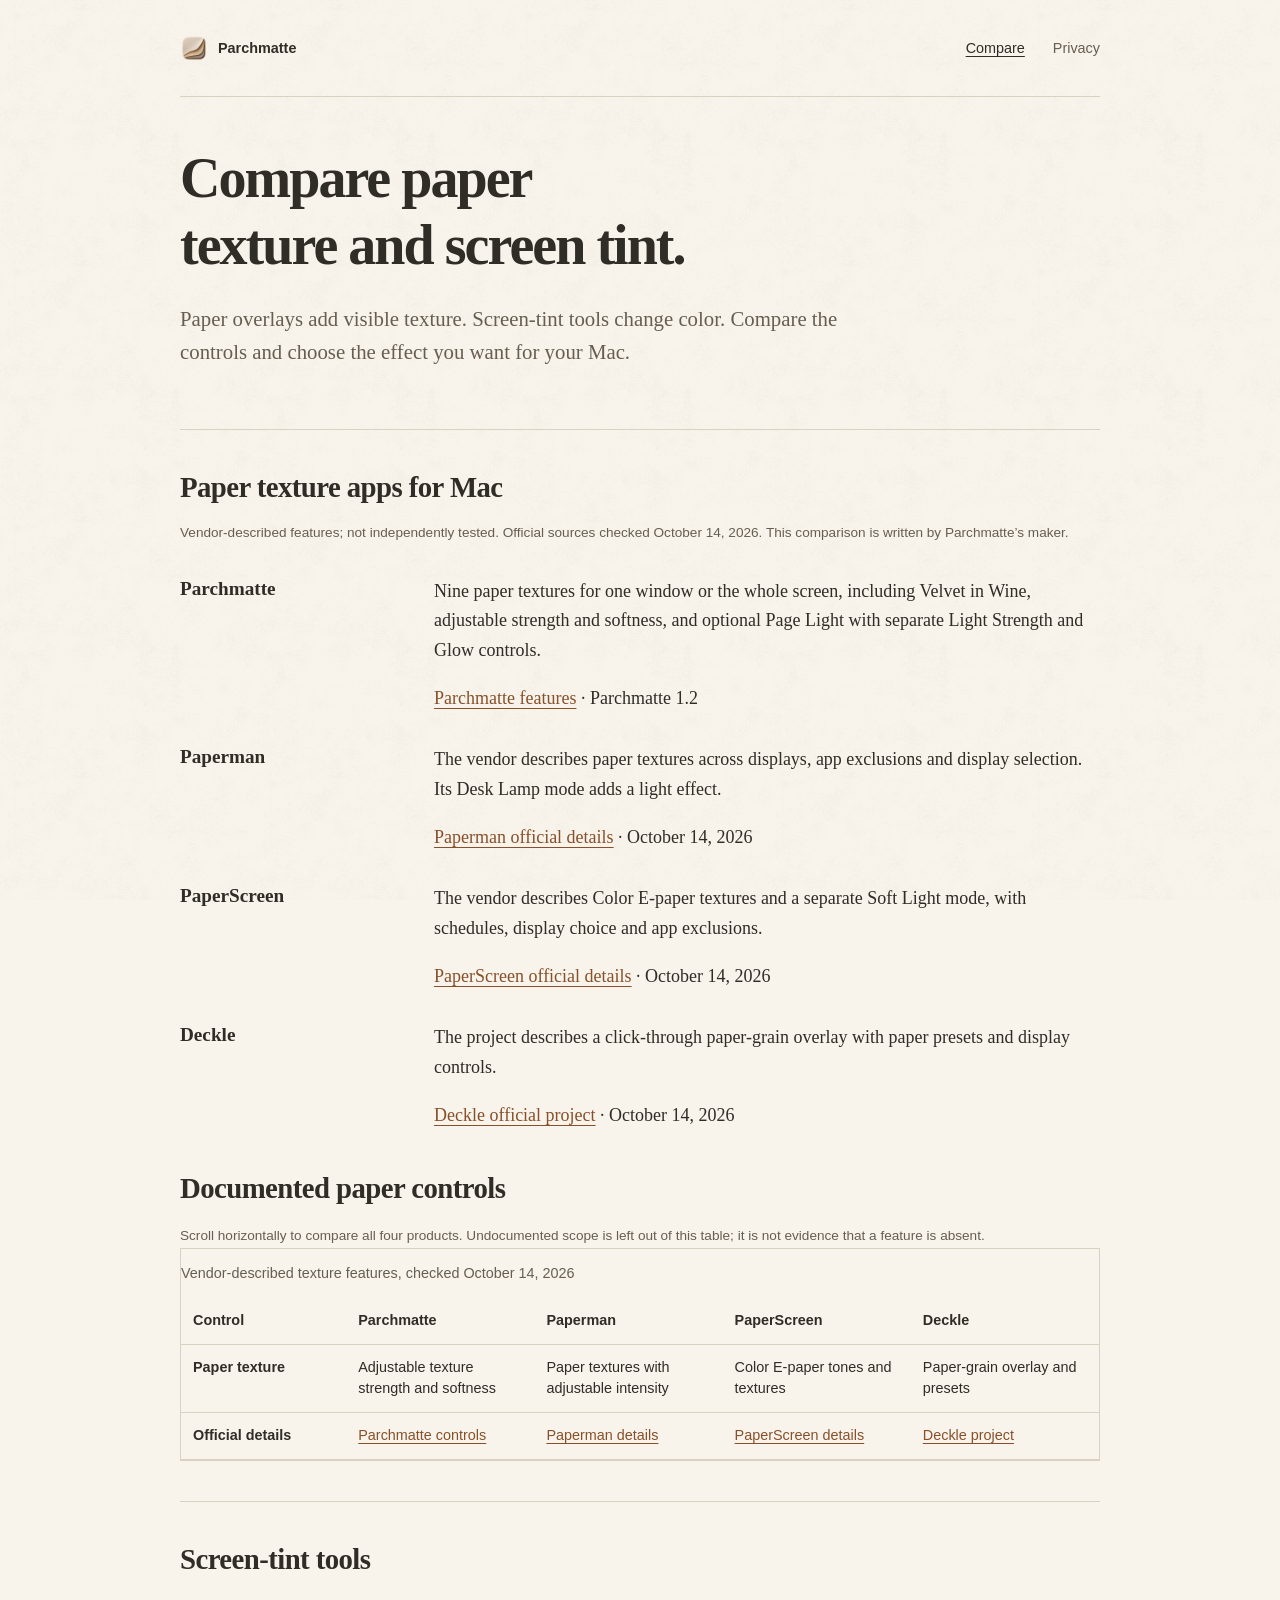
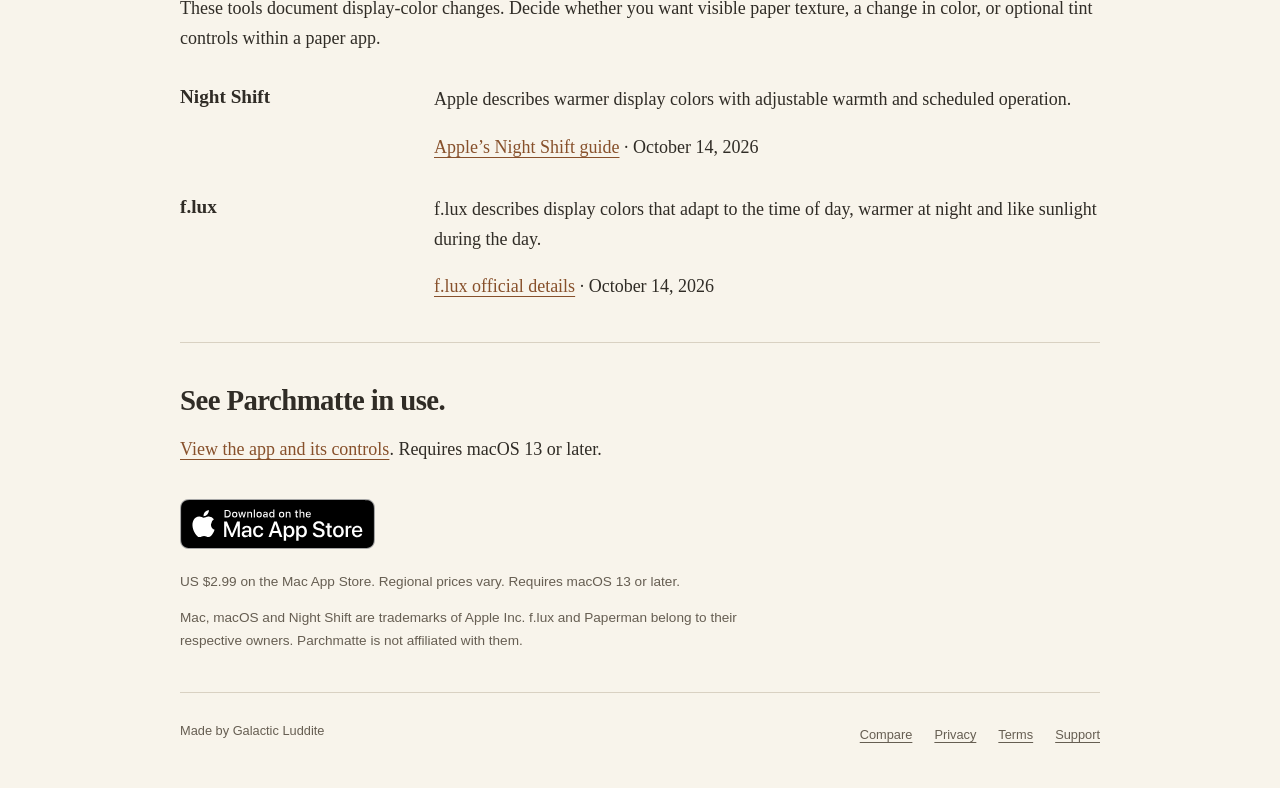
==== commit 6024bbd8: "Site: publish Parchmatte 1.2 copy and screenshots Describe the released nine-texture collection and " ====
--- a/compare/index.html
+++ b/compare/index.html
@@ -39,7 +39,7 @@
   <main id="main" class="wrap">
     <div class="intro intro-compare"><h1>Compare paper texture and screen tint.</h1><p class="lede">Paper overlays add visible texture. Screen-tint tools change color. Compare the controls and choose the effect you want for your Mac.</p></div>
     <section class="alternatives" aria-labelledby="paper-apps-title"><h2 id="paper-apps-title">Paper texture apps for Mac</h2><p class="small muted">Vendor-described features; not independently tested. Official sources checked October 14, 2026. This comparison is written by Parchmatte’s maker.</p>
-      <div class="alternative"><h3>Parchmatte</h3><div><p>Paper texture for one window or the whole screen, adjustable strength and softness, and optional Page Light with separate Light Strength and Glow controls.</p><p><a href="/">Parchmatte features</a> · October 14, 2026</p></div></div>
+      <div class="alternative"><h3>Parchmatte</h3><div><p>Nine paper textures for one window or the whole screen, including Velvet in Wine, adjustable strength and softness, and optional Page Light with separate Light Strength and Glow controls.</p><p><a href="/">Parchmatte features</a> · Parchmatte 1.2</p></div></div>
       <div class="alternative"><h3>Paperman</h3><div><p>The vendor describes paper textures across displays, app exclusions and display selection. Its Desk Lamp mode adds a light effect.</p><p><a href="https://paperman.cc/">Paperman official details</a> · October 14, 2026</p></div></div>
       <div class="alternative"><h3>PaperScreen</h3><div><p>The vendor describes Color E-paper textures and a separate Soft Light mode, with schedules, display choice and app exclusions.</p><p><a href="https://paperscreen.app/">PaperScreen official details</a> · October 14, 2026</p></div></div>
       <div class="alternative"><h3>Deckle</h3><div><p>The project describes a click-through paper-grain overlay with paper presets and display controls.</p><p><a href="https://github.com/Kelvanic/deckle">Deckle official project</a> · October 14, 2026</p></div></div>
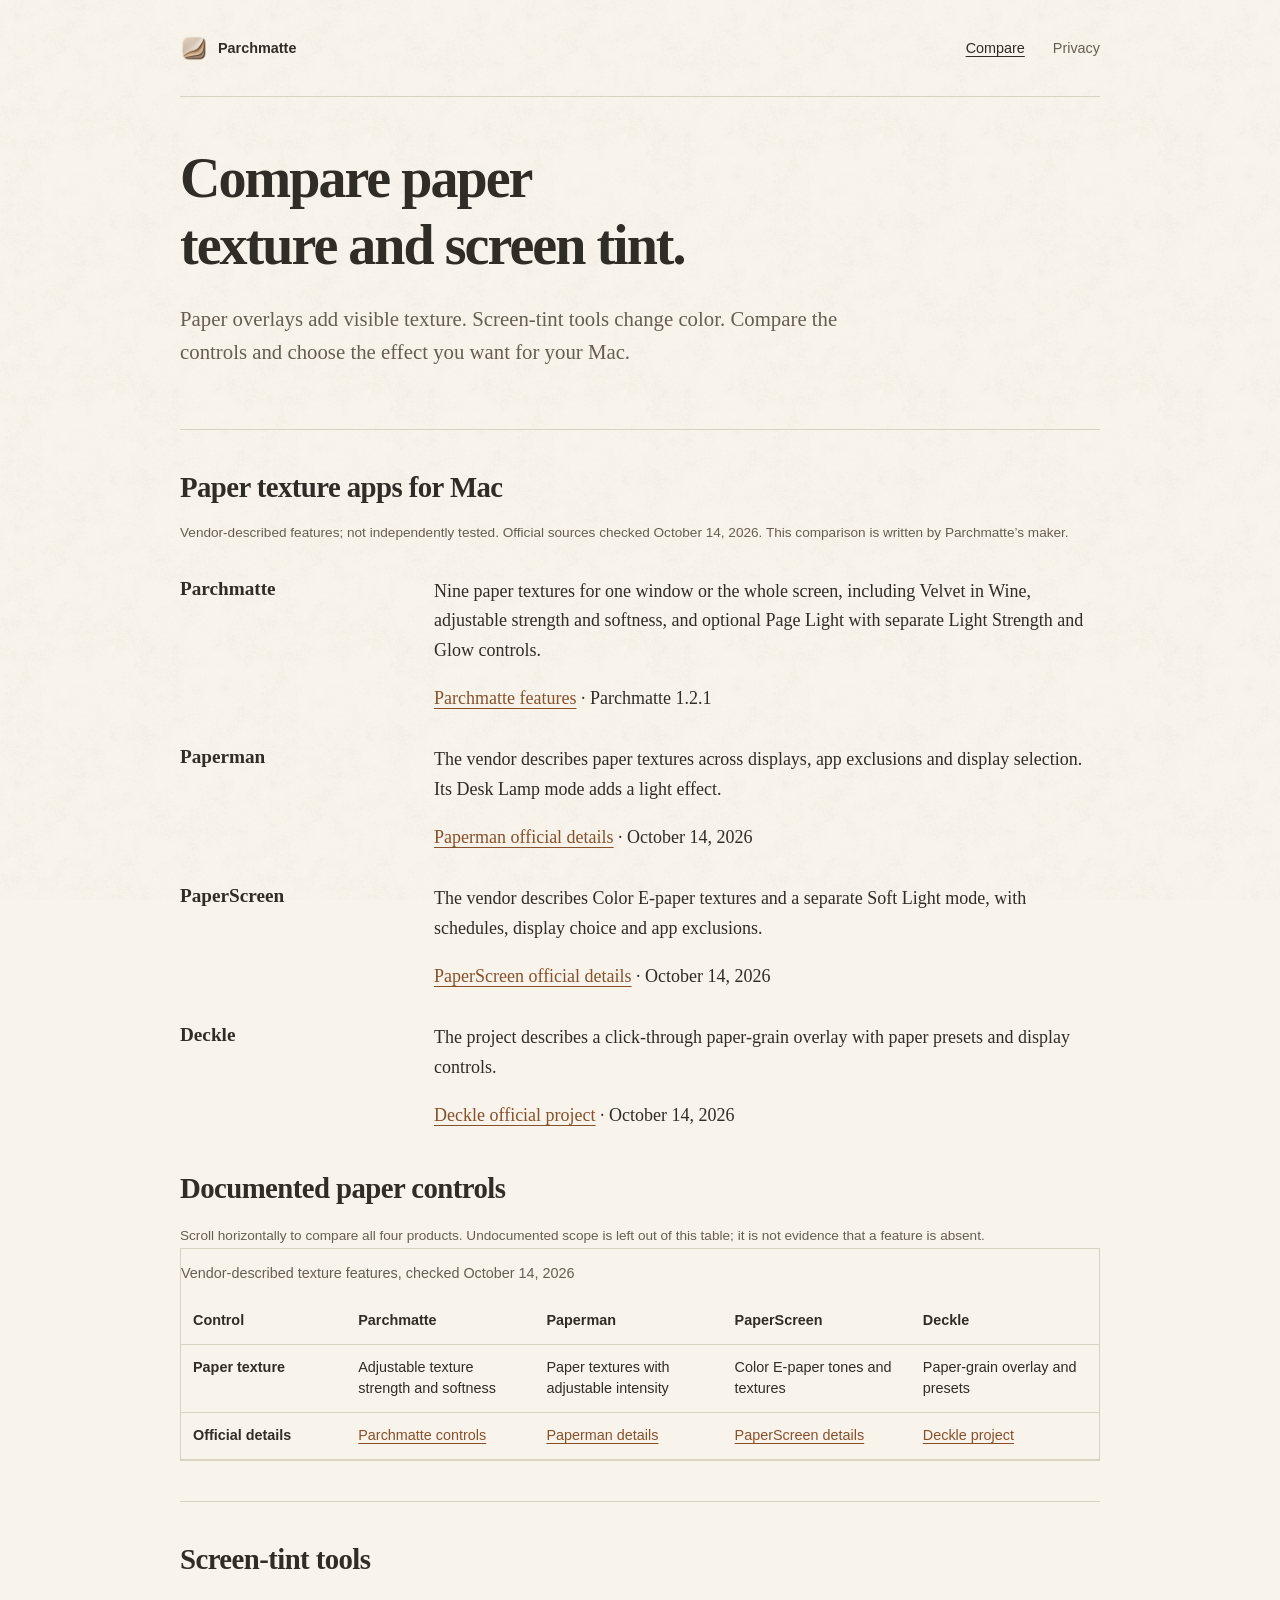
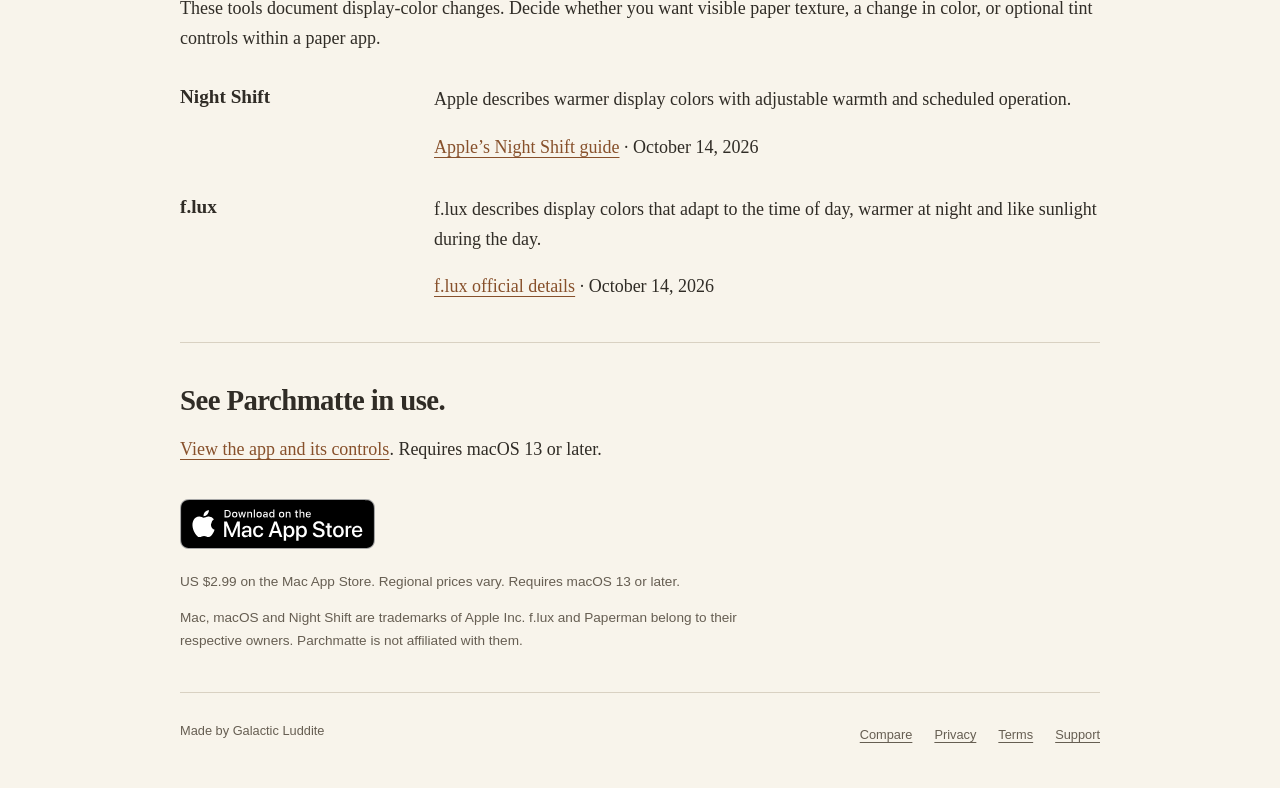
==== commit 758f0697: "fix: align held website artwork and captions for 1.2.1 Use matching botanical application images and" ====
--- a/compare/index.html
+++ b/compare/index.html
@@ -39,7 +39,7 @@
   <main id="main" class="wrap">
     <div class="intro intro-compare"><h1>Compare paper texture and screen tint.</h1><p class="lede">Paper overlays add visible texture. Screen-tint tools change color. Compare the controls and choose the effect you want for your Mac.</p></div>
     <section class="alternatives" aria-labelledby="paper-apps-title"><h2 id="paper-apps-title">Paper texture apps for Mac</h2><p class="small muted">Vendor-described features; not independently tested. Official sources checked October 14, 2026. This comparison is written by Parchmatte’s maker.</p>
-      <div class="alternative"><h3>Parchmatte</h3><div><p>Nine paper textures for one window or the whole screen, including Velvet in Wine, adjustable strength and softness, and optional Page Light with separate Light Strength and Glow controls.</p><p><a href="/">Parchmatte features</a> · Parchmatte 1.2</p></div></div>
+      <div class="alternative"><h3>Parchmatte</h3><div><p>Nine paper textures for one window or the whole screen, including Velvet in Wine, adjustable strength and softness, and optional Page Light with separate Light Strength and Glow controls.</p><p><a href="/">Parchmatte features</a> · Parchmatte 1.2.1</p></div></div>
       <div class="alternative"><h3>Paperman</h3><div><p>The vendor describes paper textures across displays, app exclusions and display selection. Its Desk Lamp mode adds a light effect.</p><p><a href="https://paperman.cc/">Paperman official details</a> · October 14, 2026</p></div></div>
       <div class="alternative"><h3>PaperScreen</h3><div><p>The vendor describes Color E-paper textures and a separate Soft Light mode, with schedules, display choice and app exclusions.</p><p><a href="https://paperscreen.app/">PaperScreen official details</a> · October 14, 2026</p></div></div>
       <div class="alternative"><h3>Deckle</h3><div><p>The project describes a click-through paper-grain overlay with paper presets and display controls.</p><p><a href="https://github.com/Kelvanic/deckle">Deckle official project</a> · October 14, 2026</p></div></div>
--- a/style.css
+++ b/style.css
@@ -85,6 +85,7 @@
 .store-badge:focus-visible { outline: 2px solid var(--accent); outline-offset: 6px; border-radius: 8px; }
 .shot { display: block; width: 100%; height: auto; border: 1px solid var(--rule); border-radius: 6px; }
 .hero-shot { margin-bottom: 0; }
+.light-controls-shot { max-width: 635px; margin-inline: auto; }
 section { padding-block: 40px; border-top: 1px solid var(--rule); }
 .section-intro { display: grid; grid-template-columns: 1fr 1.3fr; gap: 40px; margin-bottom: 26px; }
 .section-intro p { margin: 0; color: var(--ink-soft); }
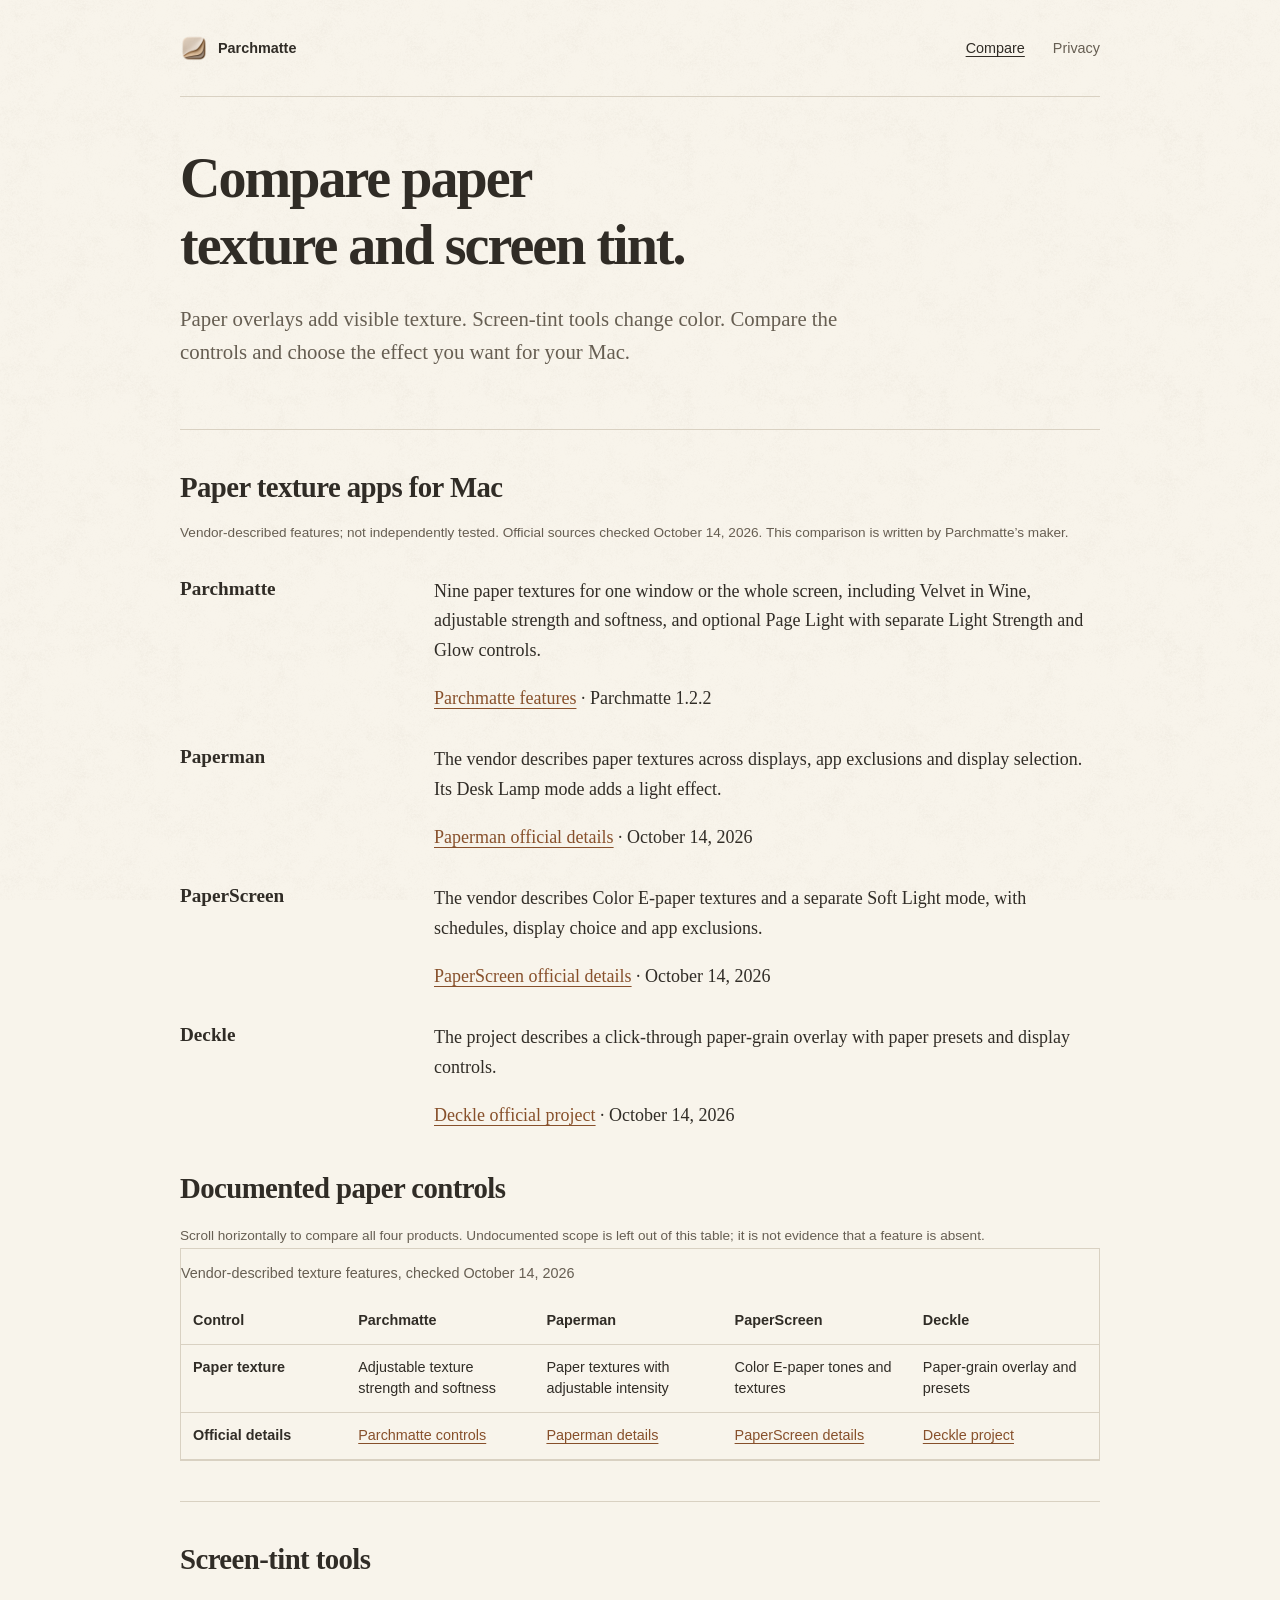
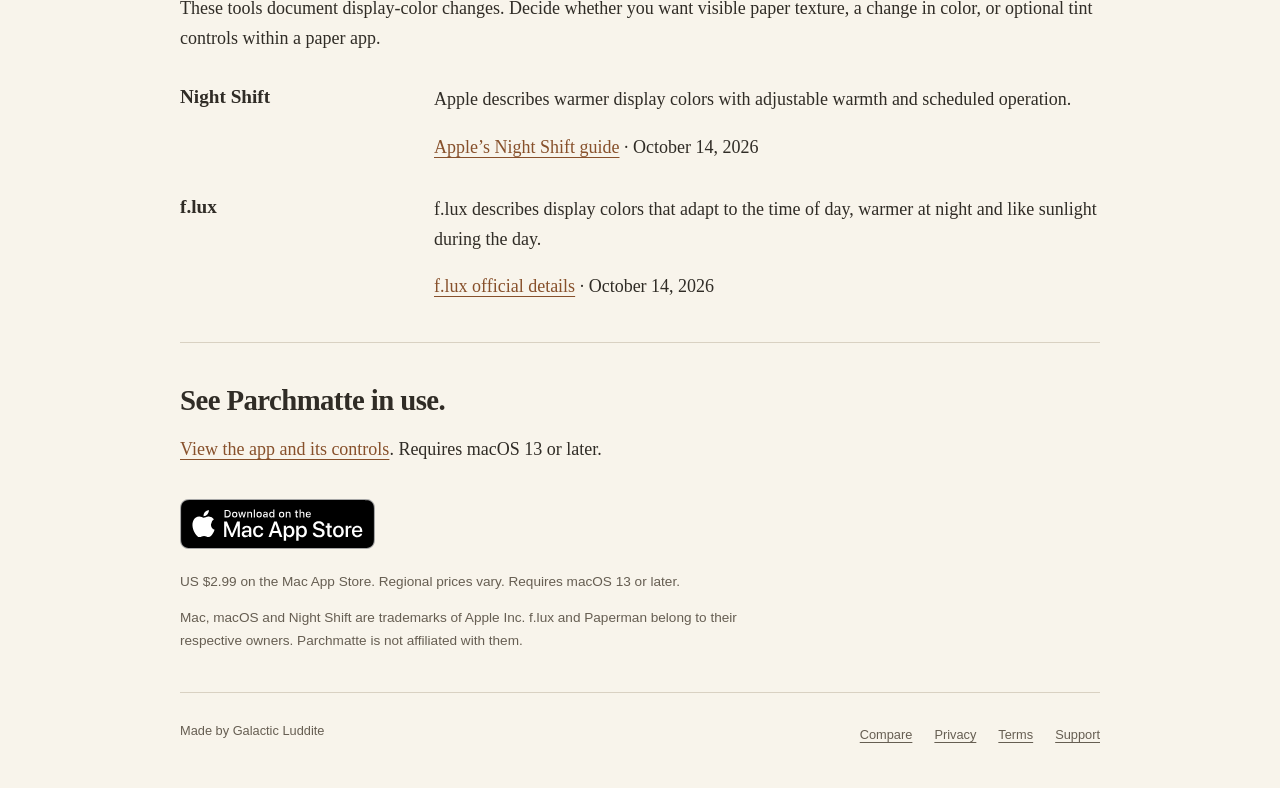
==== commit 9a08d676: "Update website for Parchmatte 1.2.2 Declare 1.2.2 in the site version, home page structured data, me" ====
--- a/compare/index.html
+++ b/compare/index.html
@@ -39,7 +39,7 @@
   <main id="main" class="wrap">
     <div class="intro intro-compare"><h1>Compare paper texture and screen tint.</h1><p class="lede">Paper overlays add visible texture. Screen-tint tools change color. Compare the controls and choose the effect you want for your Mac.</p></div>
     <section class="alternatives" aria-labelledby="paper-apps-title"><h2 id="paper-apps-title">Paper texture apps for Mac</h2><p class="small muted">Vendor-described features; not independently tested. Official sources checked October 14, 2026. This comparison is written by Parchmatte’s maker.</p>
-      <div class="alternative"><h3>Parchmatte</h3><div><p>Nine paper textures for one window or the whole screen, including Velvet in Wine, adjustable strength and softness, and optional Page Light with separate Light Strength and Glow controls.</p><p><a href="/">Parchmatte features</a> · Parchmatte 1.2.1</p></div></div>
+      <div class="alternative"><h3>Parchmatte</h3><div><p>Nine paper textures for one window or the whole screen, including Velvet in Wine, adjustable strength and softness, and optional Page Light with separate Light Strength and Glow controls.</p><p><a href="/">Parchmatte features</a> · Parchmatte 1.2.2</p></div></div>
       <div class="alternative"><h3>Paperman</h3><div><p>The vendor describes paper textures across displays, app exclusions and display selection. Its Desk Lamp mode adds a light effect.</p><p><a href="https://paperman.cc/">Paperman official details</a> · October 14, 2026</p></div></div>
       <div class="alternative"><h3>PaperScreen</h3><div><p>The vendor describes Color E-paper textures and a separate Soft Light mode, with schedules, display choice and app exclusions.</p><p><a href="https://paperscreen.app/">PaperScreen official details</a> · October 14, 2026</p></div></div>
       <div class="alternative"><h3>Deckle</h3><div><p>The project describes a click-through paper-grain overlay with paper presets and display controls.</p><p><a href="https://github.com/Kelvanic/deckle">Deckle official project</a> · October 14, 2026</p></div></div>
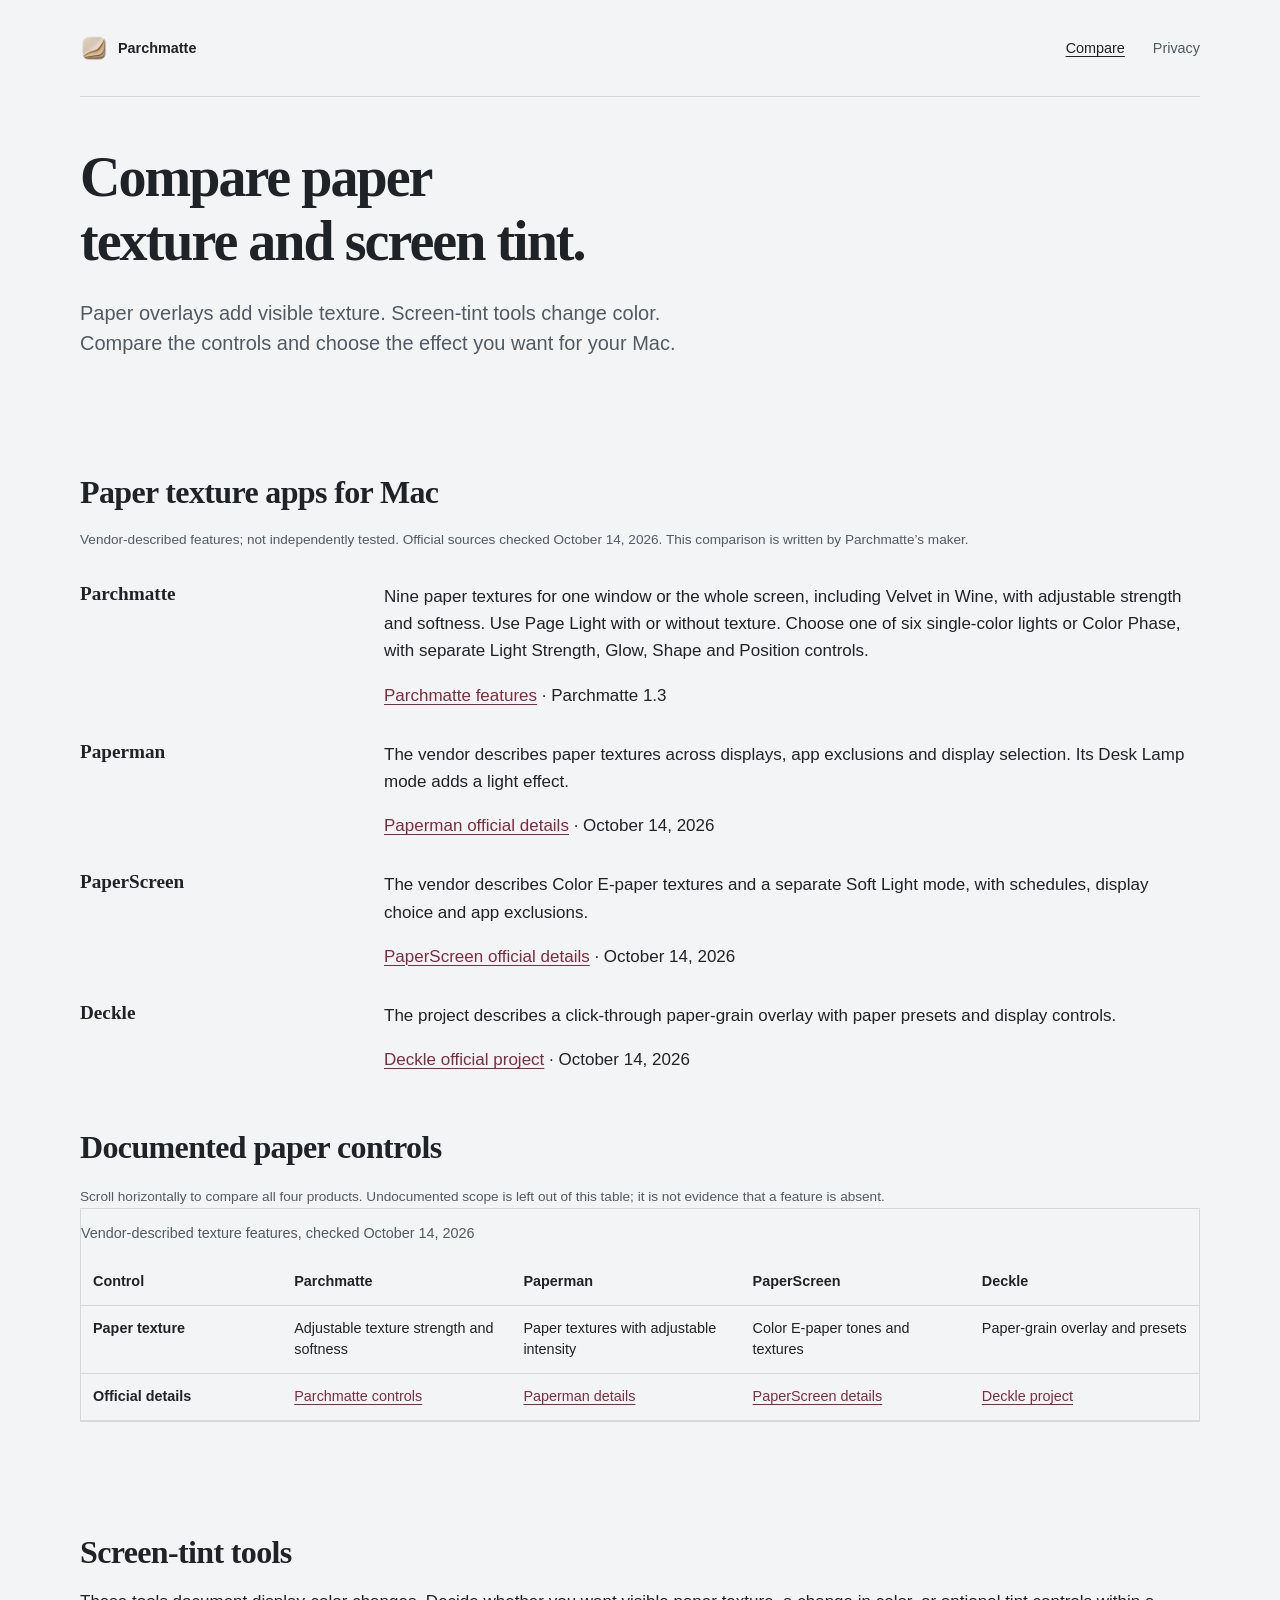
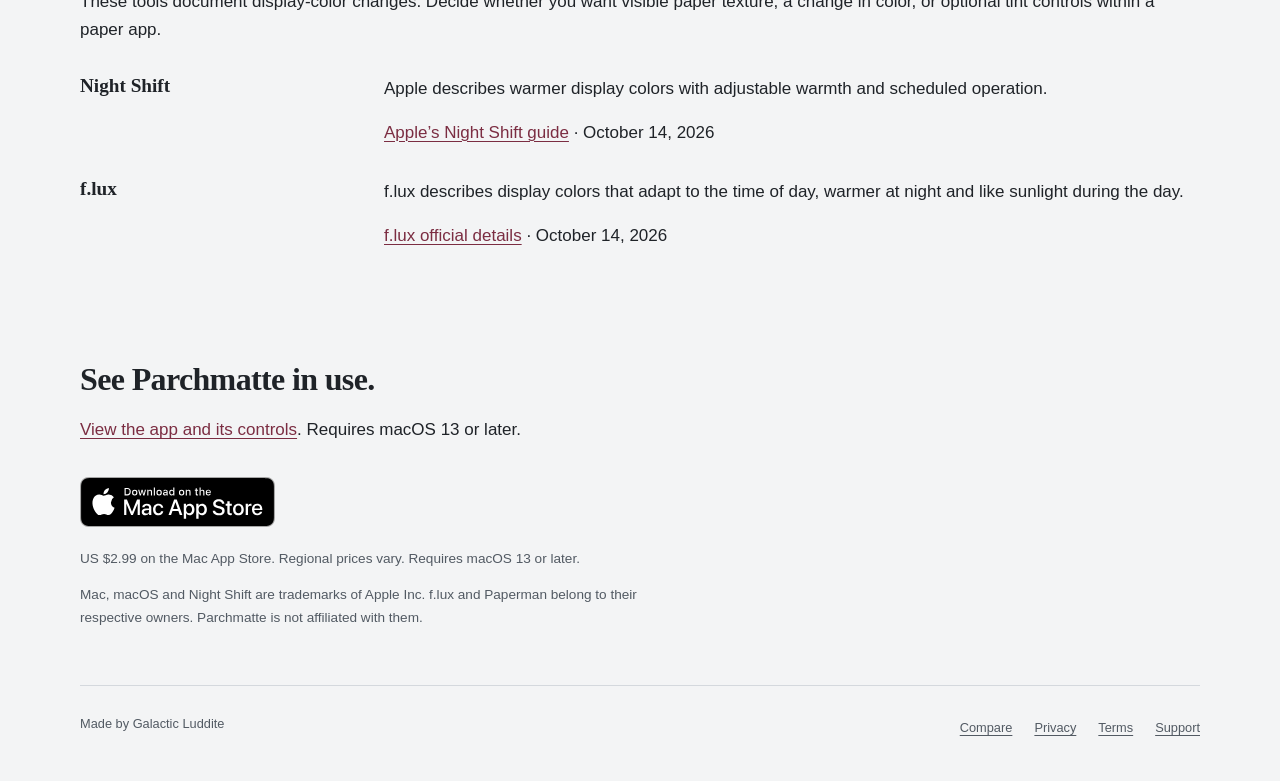
==== commit 71558a15: "Site: prepare proposed 1.3 copy for review" ====
--- a/compare/index.html
+++ b/compare/index.html
@@ -39,7 +39,7 @@
   <main id="main" class="wrap">
     <div class="intro intro-compare"><h1>Compare paper texture and screen tint.</h1><p class="lede">Paper overlays add visible texture. Screen-tint tools change color. Compare the controls and choose the effect you want for your Mac.</p></div>
     <section class="alternatives" aria-labelledby="paper-apps-title"><h2 id="paper-apps-title">Paper texture apps for Mac</h2><p class="small muted">Vendor-described features; not independently tested. Official sources checked October 14, 2026. This comparison is written by Parchmatte’s maker.</p>
-      <div class="alternative"><h3>Parchmatte</h3><div><p>Nine paper textures for one window or the whole screen, including Velvet in Wine, adjustable strength and softness, and optional Page Light with separate Light Strength and Glow controls.</p><p><a href="/">Parchmatte features</a> · Parchmatte 1.2.2</p></div></div>
+      <div class="alternative"><h3>Parchmatte</h3><div><p>Nine paper textures for one window or the whole screen, including Velvet in Wine, with adjustable strength and softness. Use Page Light with or without texture. Choose one of six single-color lights or Color Phase, with separate Light Strength, Glow, Shape and Position controls.</p><p><a href="/">Parchmatte features</a> · Parchmatte 1.3</p></div></div>
       <div class="alternative"><h3>Paperman</h3><div><p>The vendor describes paper textures across displays, app exclusions and display selection. Its Desk Lamp mode adds a light effect.</p><p><a href="https://paperman.cc/">Paperman official details</a> · October 14, 2026</p></div></div>
       <div class="alternative"><h3>PaperScreen</h3><div><p>The vendor describes Color E-paper textures and a separate Soft Light mode, with schedules, display choice and app exclusions.</p><p><a href="https://paperscreen.app/">PaperScreen official details</a> · October 14, 2026</p></div></div>
       <div class="alternative"><h3>Deckle</h3><div><p>The project describes a click-through paper-grain overlay with paper presets and display controls.</p><p><a href="https://github.com/Kelvanic/deckle">Deckle official project</a> · October 14, 2026</p></div></div>
--- a/style.css
+++ b/style.css
@@ -1,53 +1,45 @@
 :root {
   color-scheme: light dark;
+  /* The page is the screen: cool and neutral. Paper appears only inside the app captures. */
   --paper: #f8f4eb;
-  --paper-deep: #eee7d9;
-  --ink: #302c26;
-  --ink-soft: #665e52;
-  --rule: #d9d1c2;
-  --accent: #87502b;
-  --accent-ink: #fffaf0;
-  --grain-opacity: 0.07;
-  --sans: -apple-system, BlinkMacSystemFont, "Helvetica Neue", sans-serif;
+  --paper-ink: #302c26;
+  --paper-deep: #e7e9ec;
+  --paper-tint: #f3f4f5;
+  --ink: #1f2328;
+  --ink-soft: #525a63;
+  --rule: #d4d8dd;
+  --accent: #7b2d42;
+  --accent-ink: #ffffff;
+  --sans: -apple-system, BlinkMacSystemFont, "Helvetica Neue", Helvetica, Arial, sans-serif;
+  --serif: ui-serif, "New York", "Iowan Old Style", "Palatino Linotype", Georgia, serif;
 }
 @media (prefers-color-scheme: dark) {
   :root {
-    --paper: #22211e;
-    --paper-deep: #2b2924;
-    --ink: #eee8dc;
-    --ink-soft: #bdb5a6;
-    --rule: #444037;
-    --accent: #e0aa7c;
-    --accent-ink: #22211e;
-    --grain-opacity: 0.035;
+    --paper-tint: #1b1d20;
+    --paper-deep: #25282c;
+    --ink: #e9ebee;
+    --ink-soft: #aeb4bb;
+    --rule: #383c42;
+    --accent: #f0a9bb;
+    --accent-ink: #1b1d20;
   }
 }
 * { box-sizing: border-box; }
 html { -webkit-text-size-adjust: 100%; }
 body {
   margin: 0;
-  background: var(--paper);
+  background: var(--paper-tint);
   color: var(--ink);
-  font: 18px/1.65 "Iowan Old Style", "Palatino Linotype", Palatino, Georgia, serif;
+  font: 17px/1.6 var(--sans);
 }
-body::before {
-  content: "";
-  position: fixed;
-  inset: 0;
-  background: url("/grain.png") repeat;
-  background-size: 256px;
-  opacity: var(--grain-opacity);
-  pointer-events: none;
-  z-index: -1;
-}
-.wrap { width: min(100% - 40px, 920px); margin-inline: auto; }
+.wrap { width: min(100% - 40px, 1120px); margin-inline: auto; }
 a { color: var(--accent); text-underline-offset: 0.2em; text-decoration-thickness: 1px; }
 a:hover { text-decoration-thickness: 2px; }
 :focus-visible { outline: 2px solid var(--accent); outline-offset: 5px; }
 p { margin: 0 0 1em; }
-h1, h2, h3 { line-height: 1.2; font-weight: 600; text-wrap: balance; }
+h1, h2, h3 { font-family: var(--serif); line-height: 1.15; font-weight: 600; text-wrap: balance; }
 h1 { font-size: clamp(2.25rem, 5.3vw, 3.5rem); letter-spacing: -0.035em; margin: 0 0 24px; }
-h2 { font-size: 1.8rem; letter-spacing: -0.02em; margin: 0 0 18px; }
+h2 { font-size: 2rem; letter-spacing: -0.02em; margin: 0 0 18px; }
 h3 { font-size: 1.2rem; margin: 0; }
 figure { margin: 0; }
 .muted { color: var(--ink-soft); }
@@ -63,7 +55,7 @@
   white-space: nowrap;
   border: 0;
 }
-.skip-link { position: absolute; top: 8px; left: 20px; padding: 10px; background: var(--paper); transform: translateY(-160%); z-index: 2; }
+.skip-link { position: absolute; top: 8px; left: 20px; padding: 10px; background: var(--paper-tint); transform: translateY(-160%); z-index: 2; }
 .skip-link:focus { transform: none; }
 .site-header { padding-block: 26px; border-bottom: 1px solid var(--rule); }
 .site-nav { display: flex; gap: 28px; align-items: center; font: 0.9rem/1.4 var(--sans); }
@@ -75,7 +67,7 @@
 .site-footer nav { display: flex; gap: 22px; flex-wrap: wrap; }
 .site-footer a { color: inherit; display: inline-block; padding-block: 4px; }
 .intro { padding-block: 48px 40px; max-width: 740px; }
-.lede { font-size: 1.3rem; line-height: 1.55; color: var(--ink-soft); max-width: 32em; }
+.lede { font-size: 1.25rem; line-height: 1.5; color: var(--ink-soft); max-width: 30em; }
 .download { display: flex; align-items: center; gap: 22px; margin-top: 30px; }
 .download p { margin: 0; font: 0.85rem/1.75 var(--sans); }
 .button { display: inline-block; padding: 12px 20px; border-radius: 5px; background: var(--accent); color: var(--accent-ink); font: 500 0.9rem/1.4 var(--sans); text-decoration: none; }
@@ -84,13 +76,43 @@
 .store-badge img { display: block; width: 195px; height: 50px; }
 .store-badge:focus-visible { outline: 2px solid var(--accent); outline-offset: 6px; border-radius: 8px; }
 .shot { display: block; width: 100%; height: auto; border: 1px solid var(--rule); border-radius: 6px; }
-.hero-shot { margin-bottom: 0; }
-.light-controls-shot { max-width: 635px; margin-inline: auto; }
-section { padding-block: 40px; border-top: 1px solid var(--rule); }
+/* Homepage images: every picture is a 3:2 crop in the same frame. */
+.hero { padding-block: 56px 24px; display: grid; grid-template-columns: minmax(0, 5fr) minmax(0, 7fr); gap: 56px; align-items: center; }
+.hero h1 { font-size: clamp(2.4rem, 4.2vw, 3.6rem); margin-bottom: 20px; }
+.hero .lede { margin: 0; }
+.hero .download { flex-direction: column; align-items: flex-start; gap: 14px; margin-top: 32px; }
+@media (max-width: 959px) {
+  .hero { grid-template-columns: 1fr; gap: 32px; padding-block: 40px 8px; }
+  .hero .download { flex-direction: row; align-items: center; gap: 22px; margin-top: 28px; }
+}
+figure.compare-shot { margin: 0; }
+.shot { background: var(--paper-deep); aspect-ratio: 3 / 2; object-fit: cover; border-radius: 8px; }
+.compare-stage { position: relative; aspect-ratio: 3 / 2; border-radius: 8px; overflow: hidden; border: 1px solid var(--rule); background: var(--paper-deep); --pos: 50%; }
+.compare-stage .shot { position: absolute; inset: 0; height: 100%; border: 0; border-radius: 0; }
+.compare-top { position: absolute; inset: 0; clip-path: inset(0 0 0 var(--pos)); }
+.compare-stage { touch-action: pan-y; cursor: ew-resize; -webkit-user-select: none; user-select: none; }
+.compare-stage img { pointer-events: none; -webkit-user-drag: none; }
+.compare-stage::after { content: ""; position: absolute; top: 0; bottom: 0; left: var(--pos); width: 2px; margin-left: -1px; background: #fffaf0; box-shadow: 0 0 0 1px rgba(0,0,0,.25); pointer-events: none; }
+/* Round handle on the divider, so it is clear where to drag. The pictures are light in both themes, so the handle is too. */
+.compare-stage::before { content: ""; position: absolute; z-index: 2; top: 50%; left: var(--pos); width: 40px; height: 40px; margin: -20px 0 0 -20px; border-radius: 50%; background: #fffaf0 url("data:image/svg+xml,%3Csvg xmlns='http://www.w3.org/2000/svg' viewBox='0 0 40 40'%3E%3Cpath d='M16 14l-6 6 6 6M24 14l6 6-6 6' fill='none' stroke='%23665e52' stroke-width='2' stroke-linecap='round' stroke-linejoin='round'/%3E%3C/svg%3E") center / 40px no-repeat; box-shadow: 0 1px 4px rgba(0,0,0,.28); pointer-events: none; }
+.compare-range { position: absolute; inset: 0; width: 100%; height: 100%; margin: 0; opacity: 0; pointer-events: none; }
+.compare-stage:has(.compare-range:focus-visible) { outline: 2px solid var(--accent); outline-offset: 4px; }
+.compare-labels { display: flex; justify-content: space-between; margin-top: 10px; font: 600 0.9rem/1.4 var(--sans); color: var(--ink); }
+.compare-labels span:last-child { color: var(--accent); }
+figcaption { margin-top: 4px; color: var(--ink-soft); font: 0.85rem/1.5 var(--sans); }
+.pair { display: grid; grid-template-columns: 1fr 1fr; gap: 20px; }
+.trio { display: grid; grid-template-columns: repeat(3, 1fr); gap: 20px; }
+.split { display: grid; grid-template-columns: 1fr 1.1fr; gap: 48px; align-items: center; }
+.split-flip { grid-template-columns: 1.1fr 1fr; }
+.split-flip .split-text { order: 2; }
+.split-text p { color: var(--ink-soft); margin: 0; }
+.pair .shot, .trio .shot, .split .shot { display: block; width: 100%; height: auto; border: 1px solid var(--rule); }
+.section-intro { align-items: start; }
+section { padding-block: 56px; }
 .section-intro { display: grid; grid-template-columns: 1fr 1.3fr; gap: 40px; margin-bottom: 26px; }
 .section-intro p { margin: 0; color: var(--ink-soft); }
 .feature-notes { display: grid; grid-template-columns: 1fr 1fr; gap: 40px; margin: 28px 0 0; }
-.proof-points { grid-template-columns: repeat(3, 1fr); gap: 28px; margin: 0 0 56px; }
+.proof-points { grid-template-columns: repeat(3, 1fr); gap: 28px; margin: 0; }
 .feature-notes dt { font-weight: 600; }
 .feature-notes dd { margin: 6px 0 0; color: var(--ink-soft); }
 .shot-grid { display: grid; grid-template-columns: 1fr 1fr; gap: 22px; }
@@ -98,9 +120,9 @@
 .comparison-link p { margin-bottom: 0; max-width: 42em; }
 .faq { margin-block: 20px; }
 .faq details { border-bottom: 1px solid var(--rule); }
-.faq summary { cursor: pointer; padding: 16px 26px 16px 0; position: relative; list-style: none; font-size: 1.1rem; }
+.faq summary { cursor: pointer; padding: 16px 26px 16px 0; position: relative; list-style: none; font-size: 1.05rem; }
 .faq summary::-webkit-details-marker { display: none; }
-.faq summary::after { content: "+"; position: absolute; right: 0; color: var(--accent); font-family: var(--sans); }
+.faq summary::after { content: "+"; position: absolute; right: 0; color: var(--accent); }
 .faq details[open] summary::after { content: "−"; }
 .faq details p { max-width: 42em; padding-bottom: 6px; color: var(--ink-soft); }
 table { width: 100%; border-collapse: collapse; font: 0.9rem/1.5 var(--sans); }
@@ -112,7 +134,7 @@
 pre, code { font-family: ui-monospace, "SF Mono", Menlo, monospace; font-size: 0.88em; }
 pre { background: var(--paper-deep); border: 1px solid var(--rule); border-radius: 4px; padding: 14px; overflow-x: auto; }
 .intro-compare { max-width: 800px; }
-.comparison { padding-top: 0; border-top: 0; }
+.comparison { padding-top: 0; }
 .table-wrap { overflow-x: auto; }
 table.compare { min-width: 820px; table-layout: fixed; }
 table.compare th:first-child { width: 18%; }
@@ -134,9 +156,14 @@
   .intro { padding-block: 40px 28px; }
   .lede { font-size: 1.15rem; }
   .download { flex-direction: column; align-items: flex-start; gap: 14px; margin-top: 24px; }
-  section { padding-block: 30px; }
+  section { padding-block: 36px; }
   h2 { font-size: 1.5rem; }
-  .section-intro, .feature-notes, .shot-grid, .alternative { grid-template-columns: 1fr; gap: 12px; }
+  .section-intro, .feature-notes, .shot-grid, .alternative, .pair, .split, .split-flip { grid-template-columns: 1fr; gap: 14px; }
+  .split-flip .split-text { order: 0; }
+  .trio { gap: 8px; }
+  .trio figcaption { font-size: 0.75rem; }
+  .hero { padding-block: 32px 8px; gap: 28px; }
+  .hero .download { flex-direction: column; align-items: flex-start; gap: 14px; }
   .section-intro h2 { margin-bottom: 0; }
   .feature-notes { gap: 22px; }
   .proof-points { grid-template-columns: 1fr; margin-bottom: 36px; }
@@ -151,8 +178,6 @@
   .policy { padding-top: 40px; }
 }
 
-.demo-link { margin: 22px 0 0; font: 0.9rem/1.5 var(--sans); }
-.hero-shot figcaption { margin-top: 9px; color: var(--ink-soft); font: 0.85rem/1.5 var(--sans); }
 .proof-points { margin-top: 30px; }
 .table-wrap { border: 1px solid var(--rule); }
 @media (max-width: 360px) {
@@ -160,3 +185,12 @@
   .site-nav a { gap: 5px; }
   .site-nav img { width: 24px; height: 24px; }
 }
+@media (max-width: 880px) { .proof-points { grid-template-columns: 1fr; gap: 16px; } }
+@media (max-width: 880px) and (min-width: 601px) { .split, .split-flip { gap: 28px; } }
+@media (prefers-reduced-motion: no-preference) { .compare-stage .compare-top { transition: none; } }
+
+/* Contextual references retain full-size access beside live instructions. */
+.native-reference { width: min(100%, 380px); justify-self: center; }
+.texture-details { margin-top: 26px; max-width: 740px; }
+#compare { max-width: 740px; }
+@media (max-width: 959px) { .hero > .pair { grid-template-columns: 1fr; } }
